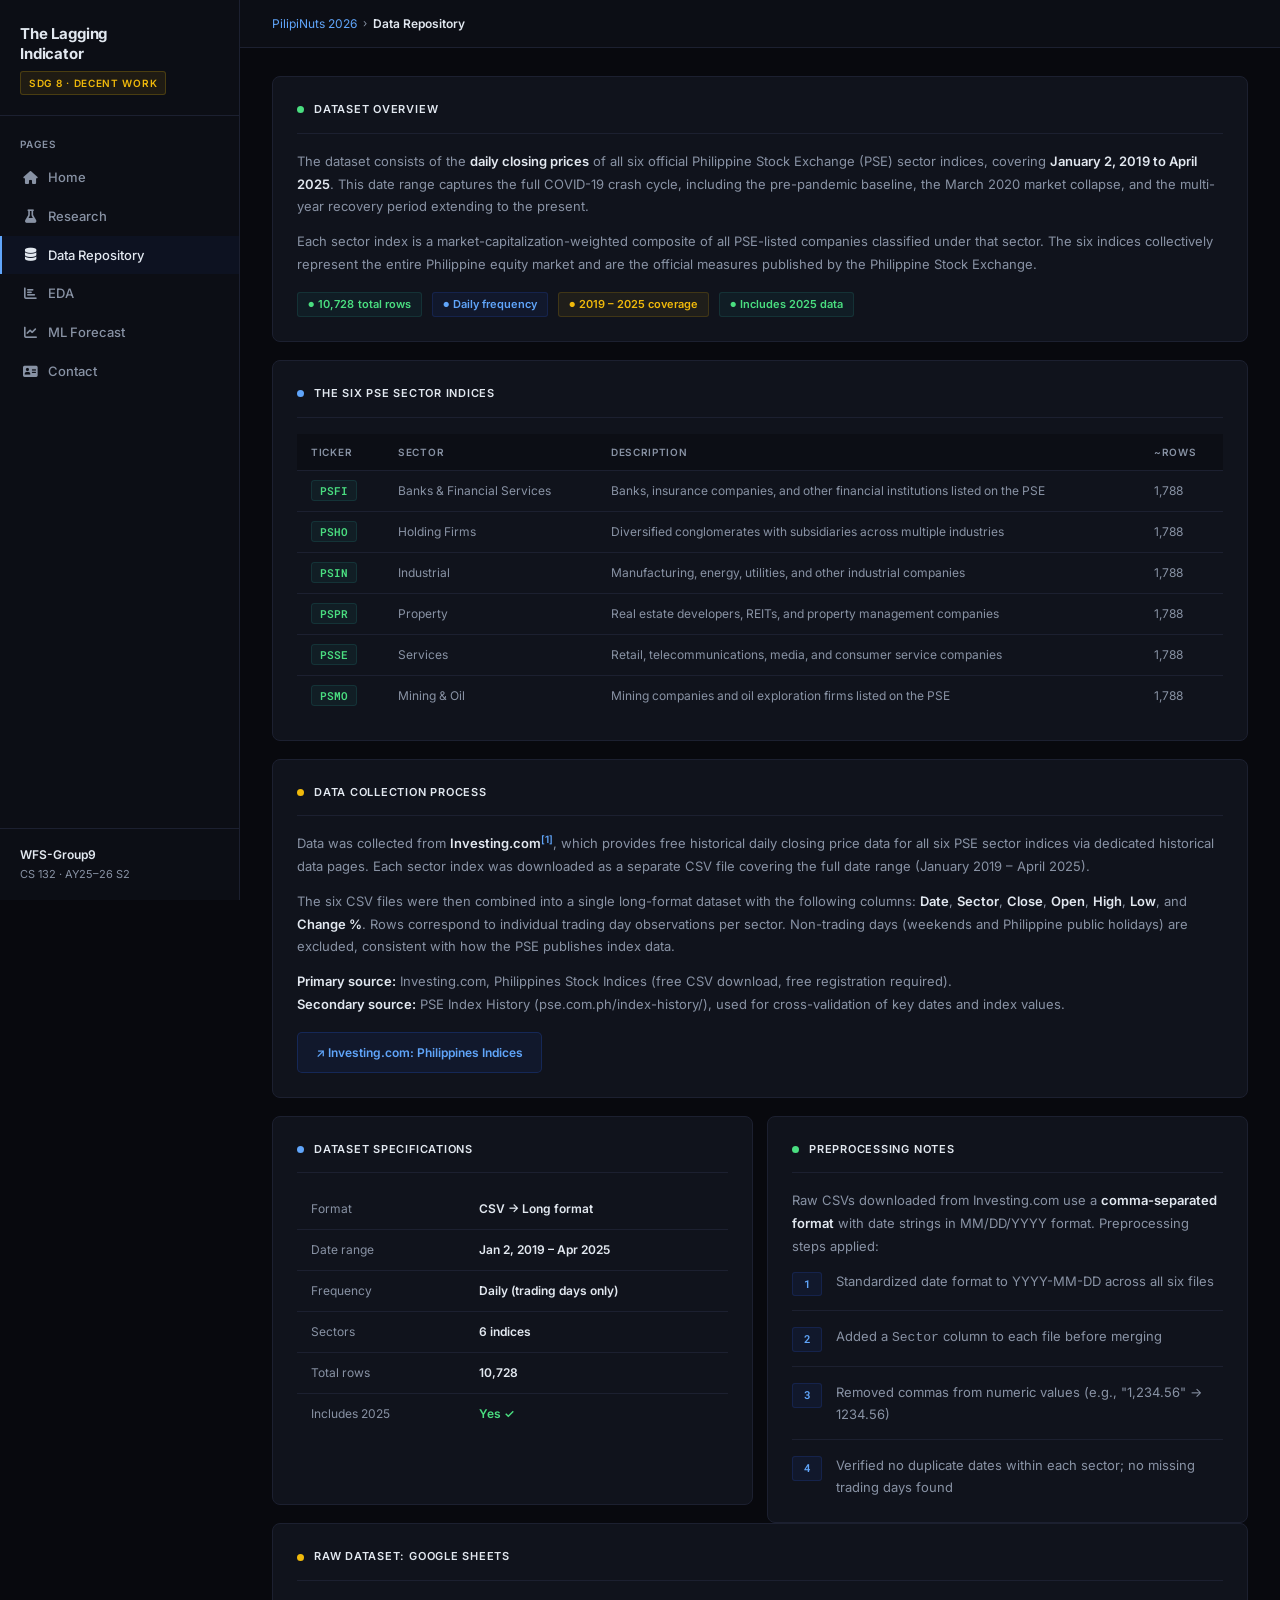
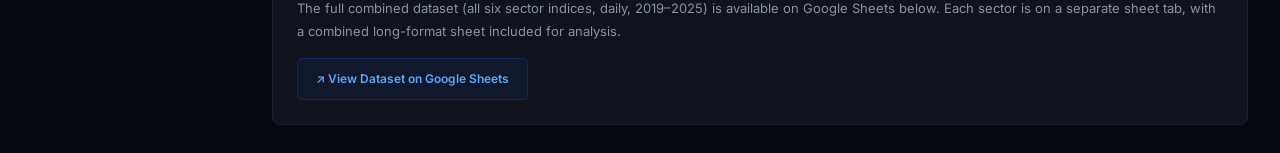
==== data.html @ 138f3bc8 "homepage UI update, and repo cleanup" ====
<!doctype html>
<html lang="en">
  <head>
    <meta charset="UTF-8" />
    <meta name="viewport" content="width=device-width, initial-scale=1.0" />
    <title>Data Repository | The Lagging Indicator</title>
    <link rel="stylesheet" href="css/style.css" />
    <link rel="stylesheet" href="https://cdnjs.cloudflare.com/ajax/libs/font-awesome/6.5.1/css/all.min.css" />
  </head>
  <body>
    <!-- Sidebar -->
    <aside class="sidebar">
      <div class="sidebar-logo">
        <div class="site-title">The Lagging<br />Indicator</div>
        <span class="sdg-badge">SDG 8 · Decent Work</span>
      </div>
      <nav class="sidebar-nav">
        <div class="nav-label">Pages</div>
        <a href="index.html" class="nav-link" title="Home">
          <i class="fa-solid fa-house nav-icon"></i>
          <span class="nav-full">Home</span>
          <span class="nav-abbr">Home</span>
        </a>
        <a href="research.html" class="nav-link" title="Research">
          <i class="fa-solid fa-flask nav-icon"></i>
          <span class="nav-full">Research</span>
          <span class="nav-abbr">Research</span>
        </a>
        <a href="data.html" class="nav-link" title="Data Repository">
          <i class="fa-solid fa-database nav-icon"></i>
          <span class="nav-full">Data Repository</span>
          <span class="nav-abbr">Data</span>
        </a>
        <a href="eda.html" class="nav-link" title="EDA">
          <i class="fa-solid fa-chart-bar nav-icon"></i>
          <span class="nav-full">EDA</span>
          <span class="nav-abbr">EDA</span>
        </a>
        <a href="ml.html" class="nav-link" title="ML Forecast">
          <i class="fa-solid fa-chart-line nav-icon"></i>
          <span class="nav-full">ML Forecast</span>
          <span class="nav-abbr">ML</span>
        </a>
        <a href="team.html" class="nav-link" title="Contact">
          <i class="fa-solid fa-address-card nav-icon"></i>
          <span class="nav-full">Contact</span>
          <span class="nav-abbr">Contact</span>
        </a>
      </nav>
      <div class="sidebar-footer">
        <div class="group-name">WFS-Group9</div>
        <div class="group-meta">CS 132 · AY25–26 S2</div>
      </div>
    </aside>

    <!-- Main -->
    <div class="main">
      <div class="topbar">
        <span class="crumb">PilipiNuts 2026</span>
        <span class="crumb-sep">›</span>
        <span class="crumb-active">Data Repository</span>
      </div>

      <div class="content">
        <!-- Dataset Overview -->
        <div class="card">
          <div class="card-header">
            <div class="card-dot green"></div>
            <div class="card-title">Dataset Overview</div>
          </div>
          <p>
            The dataset consists of the <strong>daily closing prices</strong> of
            all six official Philippine Stock Exchange (PSE) sector indices,
            covering <strong>January 2, 2019 to April 2025</strong>. This date
            range captures the full COVID-19 crash cycle, including the
            pre-pandemic baseline, the March 2020 market collapse, and the
            multi-year recovery period extending to the present.
          </p>
          <p>
            Each sector index is a market-capitalization-weighted composite of
            all PSE-listed companies classified under that sector. The six
            indices collectively represent the entire Philippine equity market
            and are the official measures published by the Philippine Stock
            Exchange.
          </p>
          <div class="row mt-4">
            <span class="badge green"><span data-stat="totalRows"></span> total rows</span>
            <span class="badge blue">Daily frequency</span>
            <span class="badge gold">2019 – 2025 coverage</span>
            <span class="badge green">Includes 2025 data</span>
          </div>
        </div>

        <!-- Sector Indices Table -->
        <div class="card">
          <div class="card-header">
            <div class="card-dot blue"></div>
            <div class="card-title">The Six PSE Sector Indices</div>
          </div>
          <table class="data-table">
            <thead>
              <tr>
                <th>Ticker</th>
                <th>Sector</th>
                <th>Description</th>
                <th>~Rows</th>
              </tr>
            </thead>
            <tbody>
              <tr>
                <td><span class="ticker">PSFI</span></td>
                <td>Banks &amp; Financial Services</td>
                <td>
                  Banks, insurance companies, and other financial institutions
                  listed on the PSE
                </td>
                <td><span data-stat="rowsPerSector"></span></td>
              </tr>
              <tr>
                <td><span class="ticker">PSHO</span></td>
                <td>Holding Firms</td>
                <td>
                  Diversified conglomerates with subsidiaries across multiple
                  industries
                </td>
                <td><span data-stat="rowsPerSector"></span></td>
              </tr>
              <tr>
                <td><span class="ticker">PSIN</span></td>
                <td>Industrial</td>
                <td>
                  Manufacturing, energy, utilities, and other industrial
                  companies
                </td>
                <td><span data-stat="rowsPerSector"></span></td>
              </tr>
              <tr>
                <td><span class="ticker">PSPR</span></td>
                <td>Property</td>
                <td>
                  Real estate developers, REITs, and property management
                  companies
                </td>
                <td><span data-stat="rowsPerSector"></span></td>
              </tr>
              <tr>
                <td><span class="ticker">PSSE</span></td>
                <td>Services</td>
                <td>
                  Retail, telecommunications, media, and consumer service
                  companies
                </td>
                <td><span data-stat="rowsPerSector"></span></td>
              </tr>
              <tr>
                <td><span class="ticker">PSMO</span></td>
                <td>Mining &amp; Oil</td>
                <td>
                  Mining companies and oil exploration firms listed on the PSE
                </td>
                <td><span data-stat="rowsPerSector"></span></td>
              </tr>
            </tbody>
          </table>
        </div>

        <!-- Data Collection -->
        <div class="card">
          <div class="card-header">
            <div class="card-dot gold"></div>
            <div class="card-title">Data Collection Process</div>
          </div>
          <p>
            Data was collected from <strong>Investing.com</strong><a href="https://ph.investing.com/indices/philippines-indices" target="_blank" class="cite">[1]</a>,
            which provides free historical daily closing price data for all six PSE
            sector indices via dedicated historical data pages. Each sector
            index was downloaded as a separate CSV file covering the full date
            range (January 2019 – April 2025).
          </p>
          <p>
            The six CSV files were then combined into a single long-format
            dataset with the following columns: <strong>Date</strong>,
            <strong>Sector</strong>, <strong>Close</strong>,
            <strong>Open</strong>, <strong>High</strong>, <strong>Low</strong>,
            and <strong>Change %</strong>. Rows correspond to individual trading
            day observations per sector. Non-trading days (weekends and
            Philippine public holidays) are excluded, consistent with how the
            PSE publishes index data.
          </p>
          <p>
            <strong>Primary source:</strong> Investing.com, Philippines Stock
            Indices (free CSV download, free registration required).<br />
            <strong>Secondary source:</strong> PSE Index History
            (pse.com.ph/index-history/), used for cross-validation of key dates
            and index values.
          </p>
          <div class="mt-4">
            <a
              href="https://ph.investing.com/indices/philippines-indices"
              target="_blank"
              class="link-btn"
            >
              ↗ Investing.com: Philippines Indices
            </a>
          </div>
        </div>

        <!-- Dataset Specs -->
        <div class="two-col">
          <div class="card">
            <div class="card-header">
              <div class="card-dot blue"></div>
              <div class="card-title">Dataset Specifications</div>
            </div>
            <table class="data-table">
              <tbody>
                <tr>
                  <td>Format</td>
                  <td style="color: var(--text-primary); font-weight: 600">
                    CSV → Long format
                  </td>
                </tr>
                <tr>
                  <td>Date range</td>
                  <td style="color: var(--text-primary); font-weight: 600">
                    Jan 2, 2019 – Apr 2025
                  </td>
                </tr>
                <tr>
                  <td>Frequency</td>
                  <td style="color: var(--text-primary); font-weight: 600">
                    Daily (trading days only)
                  </td>
                </tr>
                <tr>
                  <td>Sectors</td>
                  <td style="color: var(--text-primary); font-weight: 600">
                    6 indices
                  </td>
                </tr>
                <tr>
                  <td>Total rows</td>
                  <td style="color: var(--text-primary); font-weight: 600">
                    <span data-stat="totalRows"></span>
                  </td>
                </tr>
                <tr>
                  <td>Includes 2025</td>
                  <td style="color: var(--accent-green); font-weight: 600">
                    Yes ✓
                  </td>
                </tr>
              </tbody>
            </table>
          </div>

          <div class="card">
            <div class="card-header">
              <div class="card-dot green"></div>
              <div class="card-title">Preprocessing Notes</div>
            </div>
            <p>
              Raw CSVs downloaded from Investing.com use a
              <strong>comma-separated format</strong> with date strings in
              MM/DD/YYYY format. Preprocessing steps applied:
            </p>
            <ul class="item-list">
              <li>
                <span class="item-num">1</span>
                <div class="item-body">
                  Standardized date format to YYYY-MM-DD across all six files
                </div>
              </li>
              <li>
                <span class="item-num">2</span>
                <div class="item-body">
                  Added a <code>Sector</code> column to each file before merging
                </div>
              </li>
              <li>
                <span class="item-num">3</span>
                <div class="item-body">
                  Removed commas from numeric values (e.g., "1,234.56" →
                  1234.56)
                </div>
              </li>
              <li>
                <span class="item-num">4</span>
                <div class="item-body">
                  Verified no duplicate dates within each sector; no missing
                  trading days found
                </div>
              </li>
            </ul>
          </div>
        </div>

        <!-- Google Sheet -->
        <div class="card">
          <div class="card-header">
            <div class="card-dot gold"></div>
            <div class="card-title">Raw Dataset: Google Sheets</div>
          </div>
          <p>
            The full combined dataset (all six sector indices, daily, 2019–2025)
            is available on Google Sheets below. Each sector is on a separate
            sheet tab, with a combined long-format sheet included for analysis.
          </p>
          <div class="mt-4">
            <a
              href="https://docs.google.com/spreadsheets/d/1ZLr4vbSqaf5z_l_qtharCTmgjeJQmFHfnvexUuWnkcs/edit?usp=sharing"
              target="_blank"
              class="link-btn"
            >
              ↗ View Dataset on Google Sheets
            </a>
          </div>
        </div>
      </div>
      <!-- /content -->
    </div>
    <!-- /main -->

    <script src="js/main.js"></script>
  </body>
</html>
---- css/style.css ----
/* ============================================================
   The Lagging Indicator — CS 132 Portfolio
   Color system: TradingView × MetaTrader
   ============================================================ */

@import url('https://fonts.googleapis.com/css2?family=Inter:wght@400;500;600;700&family=Roboto+Mono:wght@400;500;600&display=swap');

:root {
  --bg-primary:   #08090e;
  --bg-sidebar:   #0c0e15;
  --bg-card:      #10131c;
  --border:       #1c2030;
  --text-primary: #e2e8f0;
  --text-muted:   #8892a4;
  --accent-blue:  #60a5fa;
  --accent-green: #4ade80;
  --accent-red:   #ef5350;
  --accent-gold:  #f0b90b;
}

*, *::before, *::after { box-sizing: border-box; margin: 0; padding: 0; }

html { scroll-behavior: smooth; }

body {
  background: var(--bg-primary);
  color: var(--text-primary);
  font-family: 'Inter', sans-serif;
  font-size: 13px;
  display: flex;
  min-height: 100vh;
  line-height: 1.6;
}

/* ── Sidebar ─────────────────────────────────────────────── */

.sidebar {
  width: 240px;
  background: var(--bg-sidebar);
  border-right: 1px solid var(--border);
  position: fixed;
  top: 0; left: 0;
  height: 100vh;
  display: flex;
  flex-direction: column;
  z-index: 100;
  overflow-y: auto;
}

.sidebar-logo {
  padding: 24px 20px 20px;
  border-bottom: 1px solid var(--border);
}

.sidebar-logo .site-title {
  font-size: 15px;
  font-weight: 700;
  color: var(--text-primary);
  line-height: 1.3;
  letter-spacing: -0.01em;
}

.sdg-badge {
  display: inline-block;
  background: #f0b90b15;
  color: var(--accent-gold);
  border: 1px solid #f0b90b35;
  font-size: 10px;
  font-weight: 600;
  padding: 3px 8px;
  border-radius: 3px;
  margin-top: 8px;
  text-transform: uppercase;
  letter-spacing: 0.07em;
}

.sidebar-nav {
  flex: 1;
  padding: 20px 0;
}

.nav-label {
  font-size: 10px;
  font-weight: 600;
  color: var(--text-muted);
  text-transform: uppercase;
  letter-spacing: 0.09em;
  padding: 0 20px;
  margin-bottom: 6px;
}

.nav-link {
  display: flex;
  align-items: center;
  gap: 10px;
  padding: 9px 20px;
  color: var(--text-muted);
  text-decoration: none;
  font-size: 13px;
  font-weight: 500;
  border-left: 2px solid transparent;
  transition: color 0.15s, background 0.15s, border-color 0.15s;
}

.nav-link:hover {
  color: var(--text-primary);
  background: #ffffff06;
}

.nav-link.active {
  color: var(--text-primary);
  border-left-color: var(--accent-blue);
  background: #2962ff0d;
}

.sidebar-footer {
  padding: 16px 20px;
  border-top: 1px solid var(--border);
}

.sidebar-footer .group-name {
  font-size: 12px;
  font-weight: 600;
  color: var(--text-primary);
}

.sidebar-footer .group-meta {
  font-size: 11px;
  color: var(--text-muted);
  margin-top: 2px;
}

/* ── Main layout ─────────────────────────────────────────── */

.main {
  margin-left: 240px;
  flex: 1;
  display: flex;
  flex-direction: column;
  min-height: 100vh;
}

.topbar {
  background: var(--bg-sidebar);
  border-bottom: 1px solid var(--border);
  padding: 14px 32px;
  display: flex;
  align-items: center;
  gap: 6px;
  position: sticky;
  top: 0;
  z-index: 50;
}

.topbar .crumb {
  font-size: 12px;
  color: var(--accent-blue);
}

.topbar .crumb-sep {
  font-size: 11px;
  color: var(--text-muted);
}

.topbar .crumb-active {
  font-size: 12px;
  font-weight: 600;
  color: var(--text-primary);
}

.content {
  padding: 28px 32px;
  flex: 1;
}

/* ── Cards ───────────────────────────────────────────────── */

.card {
  background: var(--bg-card);
  border: 1px solid var(--border);
  border-radius: 8px;
  padding: 24px;
  margin-bottom: 18px;
}

.card:last-child { margin-bottom: 0; }

.card-header {
  display: flex;
  align-items: center;
  gap: 10px;
  margin-bottom: 16px;
  padding-bottom: 14px;
  border-bottom: 1px solid var(--border);
}

.card-dot {
  width: 7px;
  height: 7px;
  border-radius: 50%;
  flex-shrink: 0;
}

.card-dot.blue  { background: var(--accent-blue); }
.card-dot.green { background: var(--accent-green); }
.card-dot.gold  { background: var(--accent-gold); }
.card-dot.red   { background: var(--accent-red); }

.card-title {
  font-size: 11px;
  font-weight: 600;
  color: var(--text-primary);
  text-transform: uppercase;
  letter-spacing: 0.07em;
}

.card p {
  font-size: 13px;
  color: var(--text-muted);
  line-height: 1.75;
  margin-bottom: 12px;
}

.card p:last-child { margin-bottom: 0; }

.card p strong {
  color: var(--text-primary);
  font-weight: 600;
}

/* ── Hero card ───────────────────────────────────────────── */

.hero-card {
  background: linear-gradient(135deg, var(--bg-sidebar) 0%, var(--bg-card) 100%);
  border: 1px solid var(--border);
  border-radius: 8px;
  padding: 40px;
  margin-bottom: 18px;
  position: relative;
  overflow: hidden;
}

.hero-card::after {
  content: '';
  position: absolute;
  top: -80px; right: -80px;
  width: 320px; height: 320px;
  background: radial-gradient(circle, #2962ff0a 0%, transparent 65%);
  pointer-events: none;
}

.hero-sdg {
  display: inline-flex;
  align-items: center;
  gap: 6px;
  background: #f0b90b12;
  color: var(--accent-gold);
  border: 1px solid #f0b90b30;
  font-size: 10px;
  font-weight: 700;
  padding: 4px 12px;
  border-radius: 4px;
  margin-bottom: 18px;
  text-transform: uppercase;
  letter-spacing: 0.08em;
}

.hero-title {
  font-size: 21px;
  font-weight: 700;
  color: var(--text-primary);
  line-height: 1.4;
  margin-bottom: 14px;
  max-width: 580px;
  letter-spacing: -0.01em;
}

.hero-subtitle {
  font-size: 13px;
  color: var(--text-muted);
  line-height: 1.75;
  max-width: 540px;
}

/* ── Stat grid ───────────────────────────────────────────── */

.stat-grid {
  display: grid;
  grid-template-columns: repeat(4, 1fr);
  gap: 14px;
  margin-bottom: 18px;
}

.stat-card {
  background: var(--bg-card);
  border: 1px solid var(--border);
  border-radius: 8px;
  padding: 18px 20px;
}

.stat-label {
  font-size: 10px;
  font-weight: 600;
  color: var(--text-muted);
  text-transform: uppercase;
  letter-spacing: 0.08em;
  margin-bottom: 8px;
}

.stat-value {
  font-family: 'Roboto Mono', monospace;
  font-size: 22px;
  font-weight: 600;
  color: var(--accent-green);
  line-height: 1;
  margin-bottom: 6px;
}

.stat-sub {
  font-size: 11px;
  color: var(--text-muted);
}

/* ── Nav cards (index page) ──────────────────────────────── */

.nav-card-grid {
  display: grid;
  grid-template-columns: repeat(2, 1fr);
  gap: 14px;
}

.nav-card {
  background: var(--bg-card);
  border: 1px solid var(--border);
  border-radius: 8px;
  padding: 22px;
  text-decoration: none;
  display: block;
  transition: border-color 0.2s, transform 0.2s, background 0.2s;
}

.nav-card:hover {
  border-color: var(--accent-blue);
  background: #2962ff08;
  transform: translateY(-2px);
}

.nav-card-label {
  font-size: 10px;
  font-weight: 600;
  color: var(--accent-blue);
  text-transform: uppercase;
  letter-spacing: 0.08em;
  margin-bottom: 8px;
}

.nav-card-title {
  font-size: 14px;
  font-weight: 600;
  color: var(--text-primary);
  margin-bottom: 8px;
}

.nav-card-desc {
  font-size: 12px;
  color: var(--text-muted);
  line-height: 1.65;
}

.nav-card-arrow {
  display: inline-block;
  color: var(--accent-blue);
  font-size: 16px;
  margin-top: 14px;
}

/* ── Item list (RQs, hypotheses, objectives) ─────────────── */

.item-list {
  list-style: none;
}

.item-list li {
  display: flex;
  gap: 14px;
  padding: 14px 0;
  border-bottom: 1px solid var(--border);
  line-height: 1.7;
}

.item-list li:last-child {
  border-bottom: none;
  padding-bottom: 0;
}

.item-list li:first-child { padding-top: 0; }

.item-num {
  font-family: 'Roboto Mono', monospace;
  font-size: 11px;
  font-weight: 600;
  color: var(--accent-blue);
  background: #2962ff12;
  border: 1px solid #2962ff28;
  border-radius: 3px;
  padding: 2px 8px;
  min-width: 30px;
  text-align: center;
  height: fit-content;
  flex-shrink: 0;
  margin-top: 2px;
}

.item-body {
  flex: 1;
  font-size: 13px;
  color: var(--text-muted);
}

.item-body strong {
  display: block;
  color: var(--text-primary);
  font-weight: 600;
  margin-bottom: 4px;
  font-size: 13px;
}

/* ── Data table ──────────────────────────────────────────── */

.data-table {
  width: 100%;
  border-collapse: collapse;
}

.data-table th {
  text-align: left;
  padding: 10px 14px;
  background: var(--bg-sidebar);
  color: var(--text-muted);
  font-size: 10px;
  font-weight: 600;
  text-transform: uppercase;
  letter-spacing: 0.07em;
  border-bottom: 1px solid var(--border);
}

.data-table td {
  padding: 11px 14px;
  border-bottom: 1px solid var(--border);
  color: var(--text-muted);
  font-size: 12px;
  line-height: 1.5;
}

.data-table tr:last-child td { border-bottom: none; }

.data-table tr:hover td { background: #ffffff04; }

.ticker {
  font-family: 'Roboto Mono', monospace;
  font-size: 11px;
  font-weight: 600;
  color: var(--accent-green);
  background: #26a69a12;
  border: 1px solid #26a69a28;
  border-radius: 3px;
  padding: 2px 8px;
  white-space: nowrap;
}

/* ── Badges & tags ───────────────────────────────────────── */

.badge {
  display: inline-flex;
  align-items: center;
  gap: 4px;
  font-size: 11px;
  font-weight: 600;
  padding: 3px 10px;
  border-radius: 3px;
}

.badge.green {
  background: #26a69a12;
  color: var(--accent-green);
  border: 1px solid #26a69a28;
}

.badge.blue {
  background: #2962ff12;
  color: var(--accent-blue);
  border: 1px solid #2962ff28;
}

.badge.gold {
  background: #f0b90b12;
  color: var(--accent-gold);
  border: 1px solid #f0b90b28;
}

.badge::before { content: '●'; font-size: 7px; }

/* ── Link button ─────────────────────────────────────────── */

.link-btn {
  display: inline-flex;
  align-items: center;
  gap: 8px;
  background: #2962ff12;
  color: var(--accent-blue);
  border: 1px solid #2962ff35;
  border-radius: 5px;
  padding: 10px 18px;
  font-size: 12px;
  font-weight: 600;
  text-decoration: none;
  transition: background 0.15s, border-color 0.15s;
  font-family: 'Inter', sans-serif;
}

.link-btn:hover {
  background: #2962ff20;
  border-color: var(--accent-blue);
}

.link-btn.disabled {
  opacity: 0.4;
  pointer-events: none;
}

/* ── Placeholder ─────────────────────────────────────────── */

.placeholder-wrap {
  text-align: center;
  padding: 60px 32px;
}

.placeholder-icon {
  font-size: 36px;
  margin-bottom: 16px;
  opacity: 0.25;
}

.placeholder-title {
  font-size: 16px;
  font-weight: 600;
  color: var(--text-primary);
  margin-bottom: 8px;
}

.placeholder-text {
  font-size: 13px;
  color: var(--text-muted);
  max-width: 380px;
  margin: 0 auto;
  line-height: 1.7;
}

/* ── Team card ───────────────────────────────────────────── */

.team-wrap {
  display: flex;
  justify-content: center;
  padding: 20px 0;
}

.team-card-inner {
  text-align: center;
  max-width: 360px;
  width: 100%;
}

.team-avatar {
  width: 80px;
  height: 80px;
  border-radius: 50%;
  background: linear-gradient(135deg, var(--accent-blue), var(--accent-green));
  display: flex;
  align-items: center;
  justify-content: center;
  font-size: 28px;
  font-weight: 700;
  color: #fff;
  margin: 0 auto 18px;
}

.team-name {
  font-size: 18px;
  font-weight: 700;
  color: var(--text-primary);
  margin-bottom: 6px;
  letter-spacing: -0.01em;
}

.team-role {
  font-size: 12px;
  color: var(--text-muted);
  margin-bottom: 18px;
}

.team-badges {
  display: flex;
  gap: 8px;
  justify-content: center;
  flex-wrap: wrap;
  margin-bottom: 20px;
}

.team-divider {
  border: none;
  border-top: 1px solid var(--border);
  margin: 20px 0;
}

.team-info-row {
  display: flex;
  justify-content: space-between;
  align-items: center;
  padding: 8px 0;
  border-bottom: 1px solid var(--border);
  font-size: 12px;
}

.team-info-row:last-child { border-bottom: none; }

.team-info-label { color: var(--text-muted); }
.team-info-value { color: var(--text-primary); font-weight: 600; }

/* ── Utility ─────────────────────────────────────────────── */

.mt-4  { margin-top: 16px; }
.mt-6  { margin-top: 24px; }
.mb-4  { margin-bottom: 16px; }

.two-col {
  display: grid;
  grid-template-columns: 1fr 1fr;
  gap: 14px;
}

.row {
  display: flex;
  align-items: center;
  gap: 10px;
  flex-wrap: wrap;
}

/* ── Nav icons (sidebar responsive) ─────────────────────── */

.nav-icon {
  width: 16px;
  text-align: center;
  font-size: 13px;
  flex-shrink: 0;
  color: inherit;
}

.nav-abbr { display: none; }

/* ── Hero footer strip ───────────────────────────────────── */

.hero-footer-strip {
  display: flex;
  align-items: center;
  gap: 16px;
  margin: 28px -40px -40px;
  padding: 14px 40px;
  border-top: 1px solid var(--border);
  background: rgba(255, 255, 255, 0.015);
  text-decoration: none;
  transition: background 0.15s;
}

.hero-footer-strip:hover { background: #2962ff08; }

.hero-strip-step {
  font-family: 'Roboto Mono', monospace;
  font-size: 10px;
  font-weight: 600;
  color: var(--accent-blue);
  background: #2962ff12;
  border: 1px solid #2962ff28;
  border-radius: 3px;
  padding: 2px 8px;
  white-space: nowrap;
}

.hero-strip-text {
  font-size: 12px;
  color: var(--text-muted);
  flex: 1;
}

.hero-strip-arrow {
  font-size: 14px;
  color: var(--accent-blue);
  margin-left: auto;
}

/* ── Stat CTA strip ──────────────────────────────────────── */

.stat-cta-strip {
  display: flex;
  align-items: center;
  justify-content: space-between;
  gap: 16px;
  background: var(--bg-card);
  border: 1px solid var(--border);
  border-radius: 8px;
  padding: 13px 22px;
  margin-bottom: 18px;
  text-decoration: none;
  transition: border-color 0.15s, background 0.15s;
}

.stat-cta-strip:hover {
  border-color: var(--accent-blue);
  background: #2962ff06;
}

.stat-cta-text {
  font-size: 12px;
  color: var(--text-muted);
}

.stat-cta-link {
  font-size: 12px;
  font-weight: 600;
  color: var(--accent-blue);
  white-space: nowrap;
  flex-shrink: 0;
}

/* ── Visualization tab card ──────────────────────────────── */

.viz-tab-nav {
  display: flex;
  gap: 6px;
  margin-bottom: 20px;
  flex-wrap: wrap;
}

.viz-tab {
  background: none;
  border: 1px solid var(--border);
  border-radius: 4px;
  color: var(--text-muted);
  font-size: 12px;
  font-weight: 600;
  padding: 7px 14px;
  cursor: pointer;
  font-family: 'Inter', sans-serif;
  transition: color 0.15s, background 0.15s, border-color 0.15s;
  white-space: nowrap;
}

.viz-tab:hover {
  color: var(--text-primary);
  background: #ffffff06;
  border-color: var(--text-muted);
}

.viz-tab.active {
  background: var(--accent-blue);
  border-color: var(--accent-blue);
  color: #fff;
}

.viz-panel { display: none; }
.viz-panel.active { display: block; }

.viz-img {
  width: 100%;
  border-radius: 6px;
  display: block;
  background: var(--bg-primary);
  min-height: 200px;
}

.viz-footer {
  display: flex;
  align-items: center;
  justify-content: space-between;
  gap: 20px;
  margin-top: 14px;
  padding-top: 14px;
  border-top: 1px solid var(--border);
}

.viz-caption {
  font-size: 12px;
  color: var(--text-muted);
  line-height: 1.65;
  flex: 1;
  margin: 0;
}

.viz-cta {
  display: inline-flex;
  align-items: center;
  gap: 6px;
  background: #2962ff12;
  color: var(--accent-blue);
  border: 1px solid #2962ff35;
  border-radius: 4px;
  padding: 8px 14px;
  font-size: 12px;
  font-weight: 600;
  text-decoration: none;
  white-space: nowrap;
  flex-shrink: 0;
  transition: background 0.15s, border-color 0.15s;
}

.viz-cta:hover {
  background: #2962ff20;
  border-color: var(--accent-blue);
}

/* ── Inline highlight styles ─────────────────────────────── */

.hl-stat {
  color: var(--accent-gold);
  font-weight: 700;
}

.hl-sector { font-weight: 700; }
.hl-sector.green { color: var(--accent-green); }
.hl-sector.red   { color: var(--accent-red); }

/* ── Citation & references ───────────────────────────────── */

.cite {
  font-size: 10px;
  color: var(--accent-blue);
  font-weight: 600;
  vertical-align: super;
  line-height: 0;
  text-decoration: none;
}

.cite:hover { text-decoration: underline; }

.references { margin-top: 4px; }

.ref-item {
  display: flex;
  gap: 10px;
  padding: 8px 0;
  border-bottom: 1px solid var(--border);
  font-size: 12px;
  color: var(--text-muted);
  line-height: 1.6;
}

.ref-item:last-child { border-bottom: none; }

.ref-num {
  font-family: 'Roboto Mono', monospace;
  font-size: 10px;
  color: var(--accent-blue);
  font-weight: 600;
  min-width: 22px;
  flex-shrink: 0;
  padding-top: 2px;
}

.ref-text a {
  color: var(--accent-blue);
  text-decoration: none;
}

.ref-text a:hover { text-decoration: underline; }

/* ── Hypothesis notation ─────────────────────────────────── */

.hyp-notation {
  display: flex;
  flex-direction: column;
  gap: 6px;
  margin-top: 12px;
  padding: 12px 16px;
  background: #2962ff06;
  border: 1px solid #2962ff20;
  border-radius: 6px;
}

.hyp-row {
  display: flex;
  gap: 10px;
  align-items: baseline;
  font-size: 12px;
  line-height: 1.6;
}

.hyp-label {
  font-family: 'Roboto Mono', monospace;
  font-size: 11px;
  font-weight: 700;
  color: var(--accent-blue);
  flex-shrink: 0;
  min-width: 24px;
}

.hyp-text { color: var(--text-muted); }

/* ── Callout box ─────────────────────────────────────────── */

.callout {
  background: #2962ff08;
  border: 1px solid #2962ff25;
  border-left: 3px solid var(--accent-blue);
  border-radius: 0 6px 6px 0;
  padding: 12px 16px;
  margin-bottom: 16px;
}

.callout.green {
  background: #26a69a08;
  border-color: #26a69a25;
  border-left-color: var(--accent-green);
}

.callout.gold {
  background: #f0b90b08;
  border-color: #f0b90b25;
  border-left-color: var(--accent-gold);
}

.callout.red {
  background: #ef535008;
  border-color: #ef535025;
  border-left-color: var(--accent-red);
}

.callout-label {
  font-size: 10px;
  font-weight: 700;
  text-transform: uppercase;
  letter-spacing: 0.08em;
  color: var(--accent-blue);
  margin-bottom: 4px;
}

.callout.green .callout-label { color: var(--accent-green); }
.callout.gold  .callout-label { color: var(--accent-gold); }
.callout.red   .callout-label { color: var(--accent-red); }

.callout p {
  font-size: 12px;
  color: var(--text-muted);
  margin: 0;
  line-height: 1.6;
}

/* ── Why-list (ML model reasoning) ──────────────────────── */

.why-list { list-style: none; }

.why-list li {
  display: flex;
  gap: 12px;
  padding: 12px 0;
  border-bottom: 1px solid var(--border);
  font-size: 13px;
  color: var(--text-muted);
  line-height: 1.65;
}

.why-list li:first-child { padding-top: 0; }
.why-list li:last-child  { border-bottom: none; padding-bottom: 0; }

.why-num {
  font-family: 'Roboto Mono', monospace;
  font-size: 11px;
  font-weight: 700;
  color: var(--accent-blue);
  background: #2962ff12;
  border: 1px solid #2962ff28;
  border-radius: 3px;
  padding: 2px 8px;
  height: fit-content;
  flex-shrink: 0;
  margin-top: 1px;
}

.why-body strong {
  display: block;
  color: var(--text-primary);
  font-weight: 600;
  margin-bottom: 3px;
}

/* ── Responsive ──────────────────────────────────────────── */

@media (max-width: 1024px) {
  .sidebar { width: 180px; }
  .main    { margin-left: 180px; }

  .nav-full { display: none; }
  .nav-abbr { display: inline; }

  .stat-grid  { grid-template-columns: repeat(2, 1fr); }
  .hero-title { font-size: 18px; }
  .content    { padding: 24px; }
  .topbar     { padding: 12px 24px; }
}

@media (max-width: 767px) {
  .sidebar { width: 60px; overflow: visible; }
  .main    { margin-left: 60px; }

  .sidebar-logo               { padding: 14px 0; text-align: center; }
  .site-title, .sdg-badge     { display: none; }
  .nav-label                  { display: none; }
  .nav-full, .nav-abbr        { display: none; }
  .nav-link                   { padding: 12px 0; justify-content: center; }
  .sidebar-footer             { padding: 10px 0; text-align: center; }
  .sidebar-footer .group-name,
  .sidebar-footer .group-meta { display: none; }

  .content    { padding: 14px; }
  .topbar     { padding: 10px 14px; }
  .hero-card  { padding: 22px; }
  .hero-title { font-size: 16px; }
  .hero-footer-strip { margin: 20px -22px -22px; padding: 12px 22px; }

  .stat-grid  { grid-template-columns: repeat(2, 1fr); gap: 10px; }
  .two-col    { grid-template-columns: 1fr; }

  .viz-tab    { font-size: 11px; padding: 6px 10px; }
  .viz-footer { flex-direction: column; align-items: flex-start; gap: 10px; }

  .card       { padding: 16px; overflow-x: auto; }

  .hyp-notation { padding: 10px 12px; }
}

@media (max-width: 480px) {
  .stat-grid  { grid-template-columns: 1fr 1fr; }
  .hero-title { font-size: 15px; }
  .viz-tab    { font-size: 10px; padding: 5px 8px; }
  .stat-cta-strip { flex-direction: column; align-items: flex-start; gap: 6px; }
}

/* ── Homepage layout ─────────────────────────────────────── */

.home-hero {
  display: grid;
  grid-template-columns: 1fr 1fr;
  gap: 56px;
  align-items: stretch;
  padding: 52px 0 44px;
}

.home-hero-left {
  display: flex;
  flex-direction: column;
  justify-content: space-between;
}

.home-hero-text {
  display: flex;
  flex-direction: column;
  gap: 28px;
}

.home-title {
  font-size: 46px;
  font-weight: 700;
  color: #ffffff;
  line-height: 1.15;
  letter-spacing: -0.025em;
  margin: 0;
}

.home-sub {
  font-size: 16px;
  color: var(--text-muted);
  line-height: 1.85;
  max-width: 480px;
  margin: 0;
}

.home-hero-cta {
  display: flex;
  flex-direction: column;
  gap: 8px;
  padding: 16px 0 0;
  border-top: 1px solid var(--border);
  text-decoration: none;
  color: var(--text-muted);
  font-size: 12px;
  transition: color 0.15s;
}

.home-hero-cta:hover { color: var(--text-primary); }

.home-cta-top {
  display: flex;
  align-items: center;
  gap: 14px;
}

.home-cta-step {
  font-family: 'Roboto Mono', monospace;
  font-size: 10px;
  font-weight: 700;
  color: var(--accent-blue);
  background: rgba(37,99,235,0.1);
  border: 1px solid rgba(37,99,235,0.2);
  border-radius: 3px;
  padding: 2px 8px;
  white-space: nowrap;
}

.home-cta-label { flex: 1; }

.home-cta-arrow {
  color: var(--accent-blue);
  font-size: 14px;
}

.home-cta-desc {
  font-size: 14px;
  color: var(--text-muted);
  line-height: 1.75;
  margin: 0;
}

.home-hero-right {
  position: relative;
  display: flex;
  align-items: center;
  justify-content: center;
  padding: 12px 0;
}

.home-hero-glow {
  position: absolute;
  inset: -40px;
  background: radial-gradient(ellipse at center, rgba(37,99,235,0.12) 0%, transparent 65%);
  pointer-events: none;
  z-index: 0;
}

.home-hero-img {
  width: 100%;
  border-radius: 8px;
  display: block;
  position: relative;
  z-index: 1;
  box-shadow: 0 0 40px rgba(37,99,235,0.08);
}

/* ── Homepage stats row ──────────────────────────────────── */

.home-stats {
  display: flex;
  align-items: center;
  padding: 20px 0;
  border-top: 1px solid var(--border);
  border-bottom: 1px solid var(--border);
  margin-bottom: 36px;
}

.home-stat {
  flex: 1;
  display: flex;
  flex-direction: column;
  gap: 5px;
  padding: 0 28px;
}

.home-stat:first-child { padding-left: 0; }

.home-stat-sep {
  width: 1px;
  height: 32px;
  background: var(--border);
  flex-shrink: 0;
}

.home-stat-num {
  font-family: 'Roboto Mono', monospace;
  font-size: 18px;
  font-weight: 600;
  color: #ffffff;
  line-height: 1;
}

.home-stat-label {
  font-size: 11px;
  color: var(--text-muted);
}

.home-stat-link {
  padding: 0 0 0 28px;
  border-left: 1px solid var(--border);
  font-size: 12px;
  font-weight: 600;
  color: var(--accent-blue);
  text-decoration: none;
  white-space: nowrap;
  flex-shrink: 0;
  transition: opacity 0.15s;
}

.home-stat-link:hover { opacity: 0.7; }

/* ── Homepage preview grid ───────────────────────────────── */

.preview-grid {
  display: grid;
  grid-template-columns: repeat(3, 1fr);
  gap: 16px;
}

.preview-card {
  background: var(--bg-card);
  border: 1px solid var(--border);
  border-radius: 8px;
  overflow: hidden;
  text-decoration: none;
  display: block;
  transition: border-color 0.2s, transform 0.2s;
}

.preview-card:hover {
  border-color: var(--accent-blue);
  transform: translateY(-2px);
}

.preview-img {
  width: 100%;
  display: block;
  aspect-ratio: 16 / 9;
  object-fit: cover;
  object-position: top;
  background: var(--bg-primary);
}

.preview-body {
  padding: 14px 16px 16px;
  border-top: 1px solid var(--border);
}

.preview-label {
  font-size: 10px;
  font-weight: 700;
  color: var(--accent-blue);
  text-transform: uppercase;
  letter-spacing: 0.08em;
  margin-bottom: 6px;
}

.preview-title {
  font-size: 13px;
  font-weight: 600;
  color: var(--text-primary);
  margin-bottom: 6px;
  line-height: 1.4;
}

.preview-finding {
  font-size: 11px;
  color: var(--text-muted);
  line-height: 1.55;
  margin-bottom: 12px;
}

.preview-cta {
  font-size: 11px;
  font-weight: 700;
  color: var(--accent-blue);
  letter-spacing: 0.03em;
}

/* ── Homepage responsive ─────────────────────────────────── */

@media (max-width: 1024px) {
  .home-hero {
    grid-template-columns: 1fr;
    gap: 32px;
    padding: 36px 0 28px;
  }
  .home-hero-right { max-width: 560px; padding: 0; }
  .home-title { font-size: 36px; }
  .home-stats { flex-wrap: wrap; }
  .home-stat { min-width: calc(50% - 1px); padding: 12px 20px; }
  .home-stat:first-child { padding-left: 20px; }
  .home-stat-sep { display: none; }
  .home-stat-link {
    width: 100%;
    padding: 12px 20px;
    border-left: none;
    border-top: 1px solid var(--border);
  }
  .preview-grid { grid-template-columns: repeat(2, 1fr); }
}

@media (max-width: 767px) {
  .home-title { font-size: 26px; }
  .home-sub   { font-size: 14px; }
  .home-hero  { padding: 24px 0 20px; gap: 28px; }
  .home-hero-text { gap: 18px; }
  .home-stat  { min-width: calc(50% - 1px); padding: 10px 14px; }
  .preview-grid { grid-template-columns: 1fr; }
}
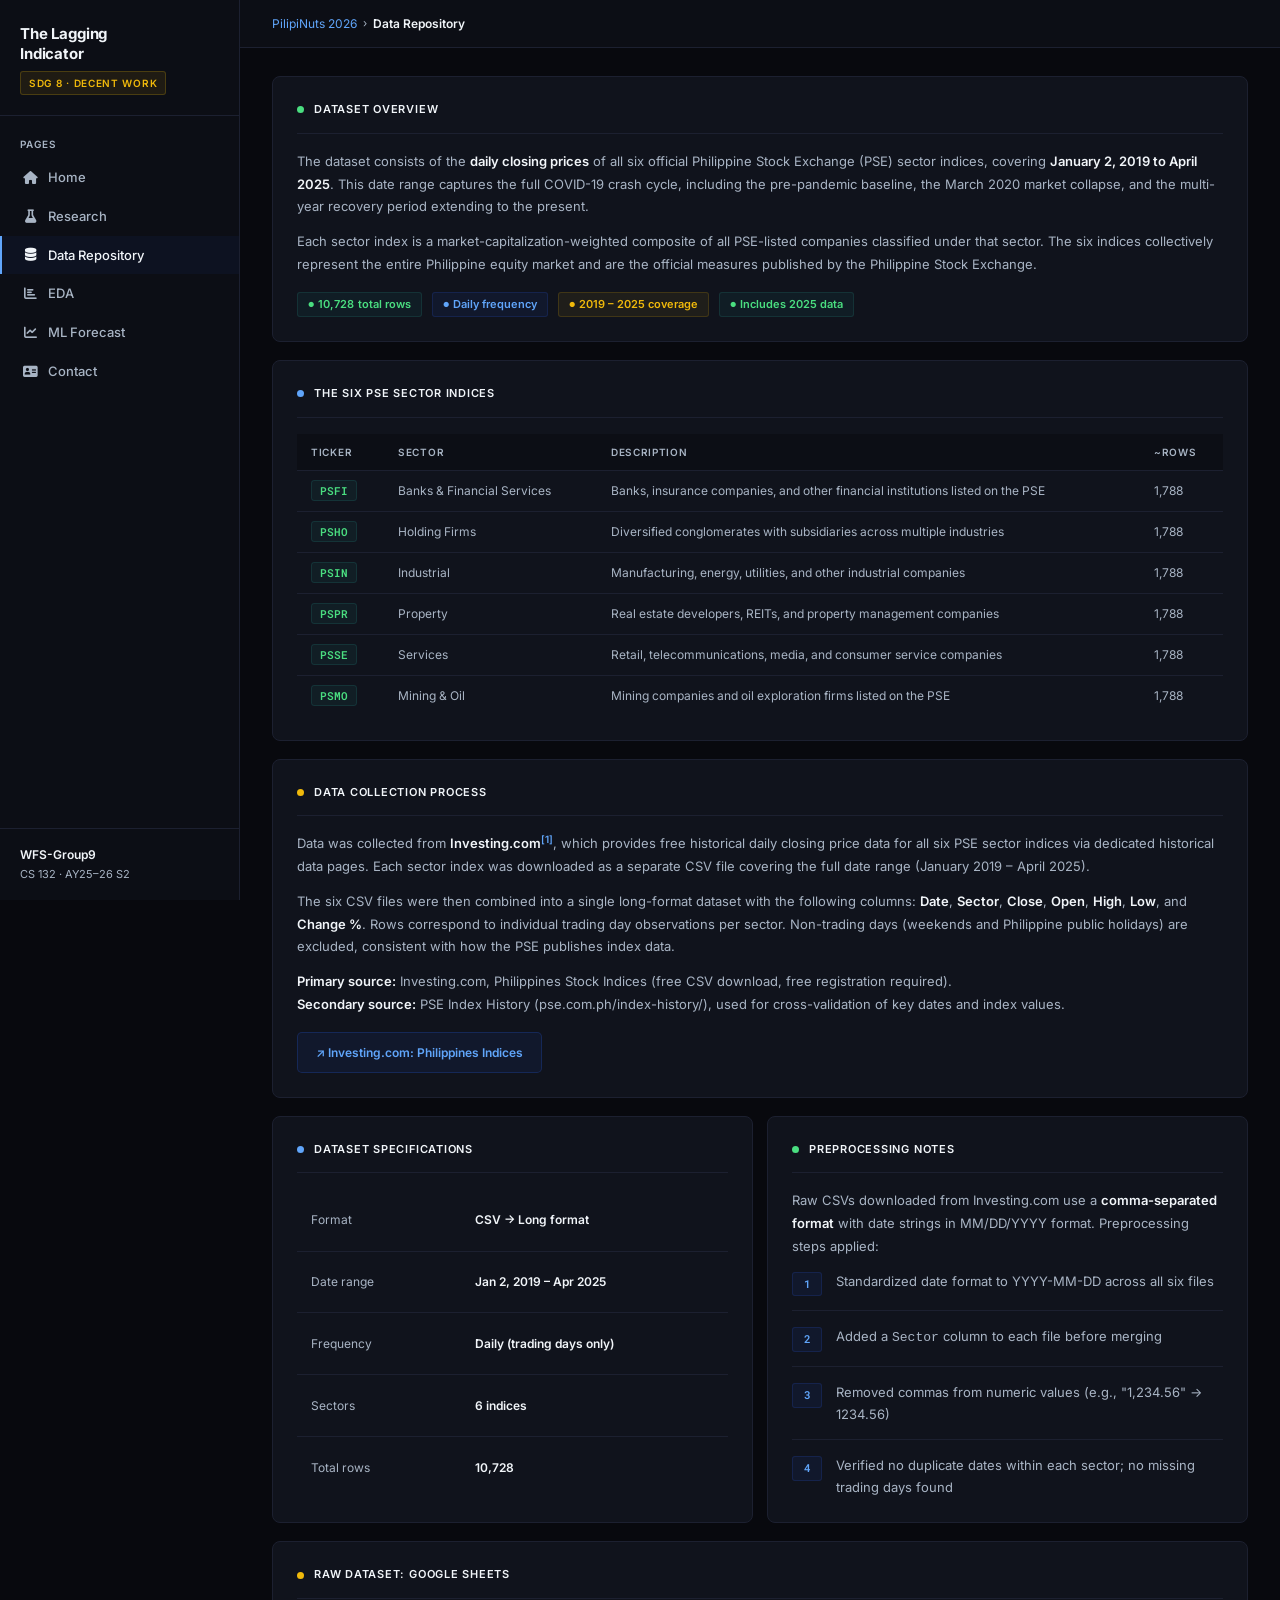
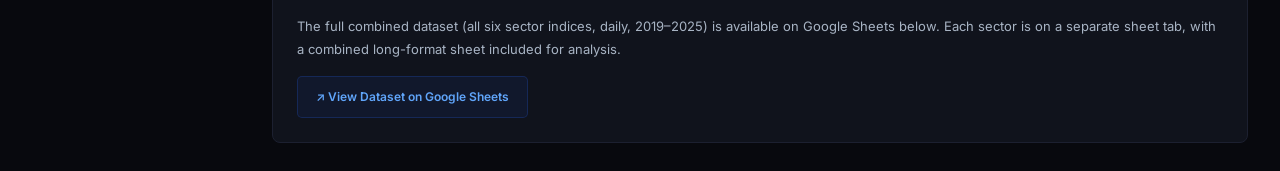
==== commit 288895c1: "datacards fixed" ====
--- a/data.html
+++ b/data.html
@@ -5,7 +5,10 @@
     <meta name="viewport" content="width=device-width, initial-scale=1.0" />
     <title>Data Repository | The Lagging Indicator</title>
     <link rel="stylesheet" href="css/style.css" />
-    <link rel="stylesheet" href="https://cdnjs.cloudflare.com/ajax/libs/font-awesome/6.5.1/css/all.min.css" />
+    <link
+      rel="stylesheet"
+      href="https://cdnjs.cloudflare.com/ajax/libs/font-awesome/6.5.1/css/all.min.css"
+    />
   </head>
   <body>
     <!-- Sidebar -->
@@ -84,7 +87,9 @@
             Exchange.
           </p>
           <div class="row mt-4">
-            <span class="badge green"><span data-stat="totalRows"></span> total rows</span>
+            <span class="badge green"
+              ><span data-stat="totalRows"></span> total rows</span
+            >
             <span class="badge blue">Daily frequency</span>
             <span class="badge gold">2019 – 2025 coverage</span>
             <span class="badge green">Includes 2025 data</span>
@@ -171,11 +176,16 @@
             <div class="card-title">Data Collection Process</div>
           </div>
           <p>
-            Data was collected from <strong>Investing.com</strong><a href="https://ph.investing.com/indices/philippines-indices" target="_blank" class="cite">[1]</a>,
-            which provides free historical daily closing price data for all six PSE
-            sector indices via dedicated historical data pages. Each sector
-            index was downloaded as a separate CSV file covering the full date
-            range (January 2019 – April 2025).
+            Data was collected from <strong>Investing.com</strong
+            ><a
+              href="https://ph.investing.com/indices/philippines-indices"
+              target="_blank"
+              class="cite"
+              >[1]</a
+            >, which provides free historical daily closing price data for all
+            six PSE sector indices via dedicated historical data pages. Each
+            sector index was downloaded as a separate CSV file covering the full
+            date range (January 2019 – April 2025).
           </p>
           <p>
             The six CSV files were then combined into a single long-format
@@ -207,12 +217,16 @@
 
         <!-- Dataset Specs -->
         <div class="two-col">
-          <div class="card">
+          <div class="card card--flex">
             <div class="card-header">
               <div class="card-dot blue"></div>
               <div class="card-title">Dataset Specifications</div>
             </div>
-            <table class="data-table">
+            <table class="data-table data-table--fill">
+              <colgroup>
+                <col style="width: 38%">
+                <col>
+              </colgroup>
               <tbody>
                 <tr>
                   <td>Format</td>
@@ -242,12 +256,6 @@
                   <td>Total rows</td>
                   <td style="color: var(--text-primary); font-weight: 600">
                     <span data-stat="totalRows"></span>
-                  </td>
-                </tr>
-                <tr>
-                  <td>Includes 2025</td>
-                  <td style="color: var(--accent-green); font-weight: 600">
-                    Yes ✓
                   </td>
                 </tr>
               </tbody>
--- a/css/style.css
+++ b/css/style.css
@@ -10,8 +10,8 @@
   --bg-sidebar:   #0c0e15;
   --bg-card:      #10131c;
   --border:       #1c2030;
-  --text-primary: #e2e8f0;
-  --text-muted:   #8892a4;
+  --text-primary: #f1f5f9;
+  --text-muted:   #a8b4c4;
   --accent-blue:  #60a5fa;
   --accent-green: #4ade80;
   --accent-red:   #ef5350;
@@ -184,6 +184,26 @@
 }
 
 .card:last-child { margin-bottom: 0; }
+
+.card--flex {
+  display: flex;
+  flex-direction: column;
+  align-self: stretch;
+  min-height: 0;
+}
+
+.data-table--fill {
+  flex: 1;
+}
+
+.data-table--fill tbody {
+  display: table-row-group;
+  height: 100%;
+}
+
+.data-table--fill tr {
+  height: calc(100% / 5);
+}
 
 .card-header {
   display: flex;
@@ -636,6 +656,12 @@
   display: grid;
   grid-template-columns: 1fr 1fr;
   gap: 14px;
+  align-items: stretch;
+  margin-bottom: 18px;
+}
+
+.two-col > .card {
+  margin-bottom: 0;
 }
 
 .row {
@@ -1095,6 +1121,7 @@
 }
 
 .home-hero-cta:hover { color: var(--text-primary); }
+.home-hero-cta:hover .home-cta-label { color: var(--accent-gold); font-weight: 700; }
 
 .home-cta-top {
   display: flex;
@@ -1153,56 +1180,59 @@
   box-shadow: 0 0 40px rgba(37,99,235,0.08);
 }
 
-/* ── Homepage stats row ──────────────────────────────────── */
+/* ── Homepage stats grid ─────────────────────────────────── */
 
 .home-stats {
-  display: flex;
-  align-items: center;
-  padding: 20px 0;
-  border-top: 1px solid var(--border);
-  border-bottom: 1px solid var(--border);
-  margin-bottom: 36px;
+  display: grid;
+  grid-template-columns: repeat(4, 1fr);
+  gap: 14px;
+  margin-bottom: 14px;
 }
 
 .home-stat {
-  flex: 1;
+  background: var(--bg-card);
+  border: 1px solid var(--border);
+  border-top: 2px solid var(--accent-blue);
+  border-radius: 8px;
+  padding: 20px 22px;
   display: flex;
   flex-direction: column;
-  gap: 5px;
-  padding: 0 28px;
-}
-
-.home-stat:first-child { padding-left: 0; }
-
-.home-stat-sep {
-  width: 1px;
-  height: 32px;
-  background: var(--border);
-  flex-shrink: 0;
+  gap: 10px;
+  transition: border-color 0.2s, transform 0.2s;
+}
+
+.home-stat:hover {
+  border-color: var(--accent-blue);
+  transform: translateY(-2px);
+}
+
+.home-stat-icon {
+  font-size: 14px;
+  color: var(--accent-blue);
 }
 
 .home-stat-num {
   font-family: 'Roboto Mono', monospace;
-  font-size: 18px;
-  font-weight: 600;
-  color: #ffffff;
+  font-size: 32px;
+  font-weight: 600;
+  color: var(--accent-gold);
   line-height: 1;
 }
 
 .home-stat-label {
-  font-size: 11px;
-  color: var(--text-muted);
+  font-size: 12px;
+  color: var(--text-muted);
+  line-height: 1.4;
 }
 
 .home-stat-link {
-  padding: 0 0 0 28px;
-  border-left: 1px solid var(--border);
+  display: block;
+  text-align: right;
   font-size: 12px;
   font-weight: 600;
   color: var(--accent-blue);
   text-decoration: none;
-  white-space: nowrap;
-  flex-shrink: 0;
+  margin-bottom: 28px;
   transition: opacity 0.15s;
 }
 
@@ -1212,7 +1242,7 @@
 
 .preview-grid {
   display: grid;
-  grid-template-columns: repeat(3, 1fr);
+  grid-template-columns: 2fr 1fr;
   gap: 16px;
 }
 
@@ -1231,6 +1261,12 @@
   transform: translateY(-2px);
 }
 
+.preview-card.featured {
+  grid-row: span 2;
+  display: flex;
+  flex-direction: column;
+}
+
 .preview-img {
   width: 100%;
   display: block;
@@ -1238,6 +1274,29 @@
   object-fit: cover;
   object-position: top;
   background: var(--bg-primary);
+  filter: blur(5px);
+  transform: scale(1.04);
+  transition: filter 0.35s ease, transform 0.35s ease;
+}
+
+.preview-card:hover .preview-img {
+  filter: blur(0);
+  transform: scale(1);
+}
+
+.preview-card.featured .preview-img {
+  flex: 1;
+  aspect-ratio: unset;
+  min-height: 220px;
+}
+
+.preview-card.featured .preview-title {
+  font-size: 18px;
+}
+
+.preview-card.featured .preview-finding {
+  font-size: 13px;
+  line-height: 1.7;
 }
 
 .preview-body {
@@ -1246,35 +1305,47 @@
 }
 
 .preview-label {
-  font-size: 10px;
+  font-size: 11px;
   font-weight: 700;
   color: var(--accent-blue);
   text-transform: uppercase;
   letter-spacing: 0.08em;
-  margin-bottom: 6px;
+  margin-bottom: 8px;
 }
 
 .preview-title {
-  font-size: 13px;
-  font-weight: 600;
-  color: var(--text-primary);
-  margin-bottom: 6px;
-  line-height: 1.4;
+  font-size: 15px;
+  font-weight: 700;
+  color: var(--text-primary);
+  margin-bottom: 8px;
+  line-height: 1.35;
 }
 
 .preview-finding {
-  font-size: 11px;
-  color: var(--text-muted);
-  line-height: 1.55;
-  margin-bottom: 12px;
+  font-size: 12px;
+  color: var(--text-muted);
+  line-height: 1.65;
+  margin-bottom: 14px;
 }
 
 .preview-cta {
-  font-size: 11px;
+  font-size: 12px;
   font-weight: 700;
   color: var(--accent-blue);
   letter-spacing: 0.03em;
 }
+
+.preview-card.red:hover  { border-color: var(--accent-red); }
+.preview-card.green:hover { border-color: var(--accent-green); }
+.preview-card.gold:hover  { border-color: var(--accent-gold); }
+
+.preview-label.red  { color: var(--accent-red); }
+.preview-label.green { color: var(--accent-green); }
+.preview-label.gold { color: var(--accent-gold); }
+
+.preview-card.red  .preview-cta { color: var(--accent-red); }
+.preview-card.green .preview-cta { color: var(--accent-green); }
+.preview-card.gold  .preview-cta { color: var(--accent-gold); }
 
 /* ── Homepage responsive ─────────────────────────────────── */
 
@@ -1286,17 +1357,13 @@
   }
   .home-hero-right { max-width: 560px; padding: 0; }
   .home-title { font-size: 36px; }
-  .home-stats { flex-wrap: wrap; }
-  .home-stat { min-width: calc(50% - 1px); padding: 12px 20px; }
-  .home-stat:first-child { padding-left: 20px; }
-  .home-stat-sep { display: none; }
-  .home-stat-link {
-    width: 100%;
-    padding: 12px 20px;
-    border-left: none;
-    border-top: 1px solid var(--border);
-  }
+  .home-stats { grid-template-columns: repeat(2, 1fr); }
+  .home-stat-link { text-align: left; }
   .preview-grid { grid-template-columns: repeat(2, 1fr); }
+  .preview-card.featured { grid-row: auto; display: block; }
+  .preview-card.featured .preview-img { flex: none; aspect-ratio: 16 / 9; min-height: unset; }
+  .preview-card.featured .preview-title { font-size: 13px; }
+  .preview-card.featured .preview-finding { font-size: 11px; }
 }
 
 @media (max-width: 767px) {
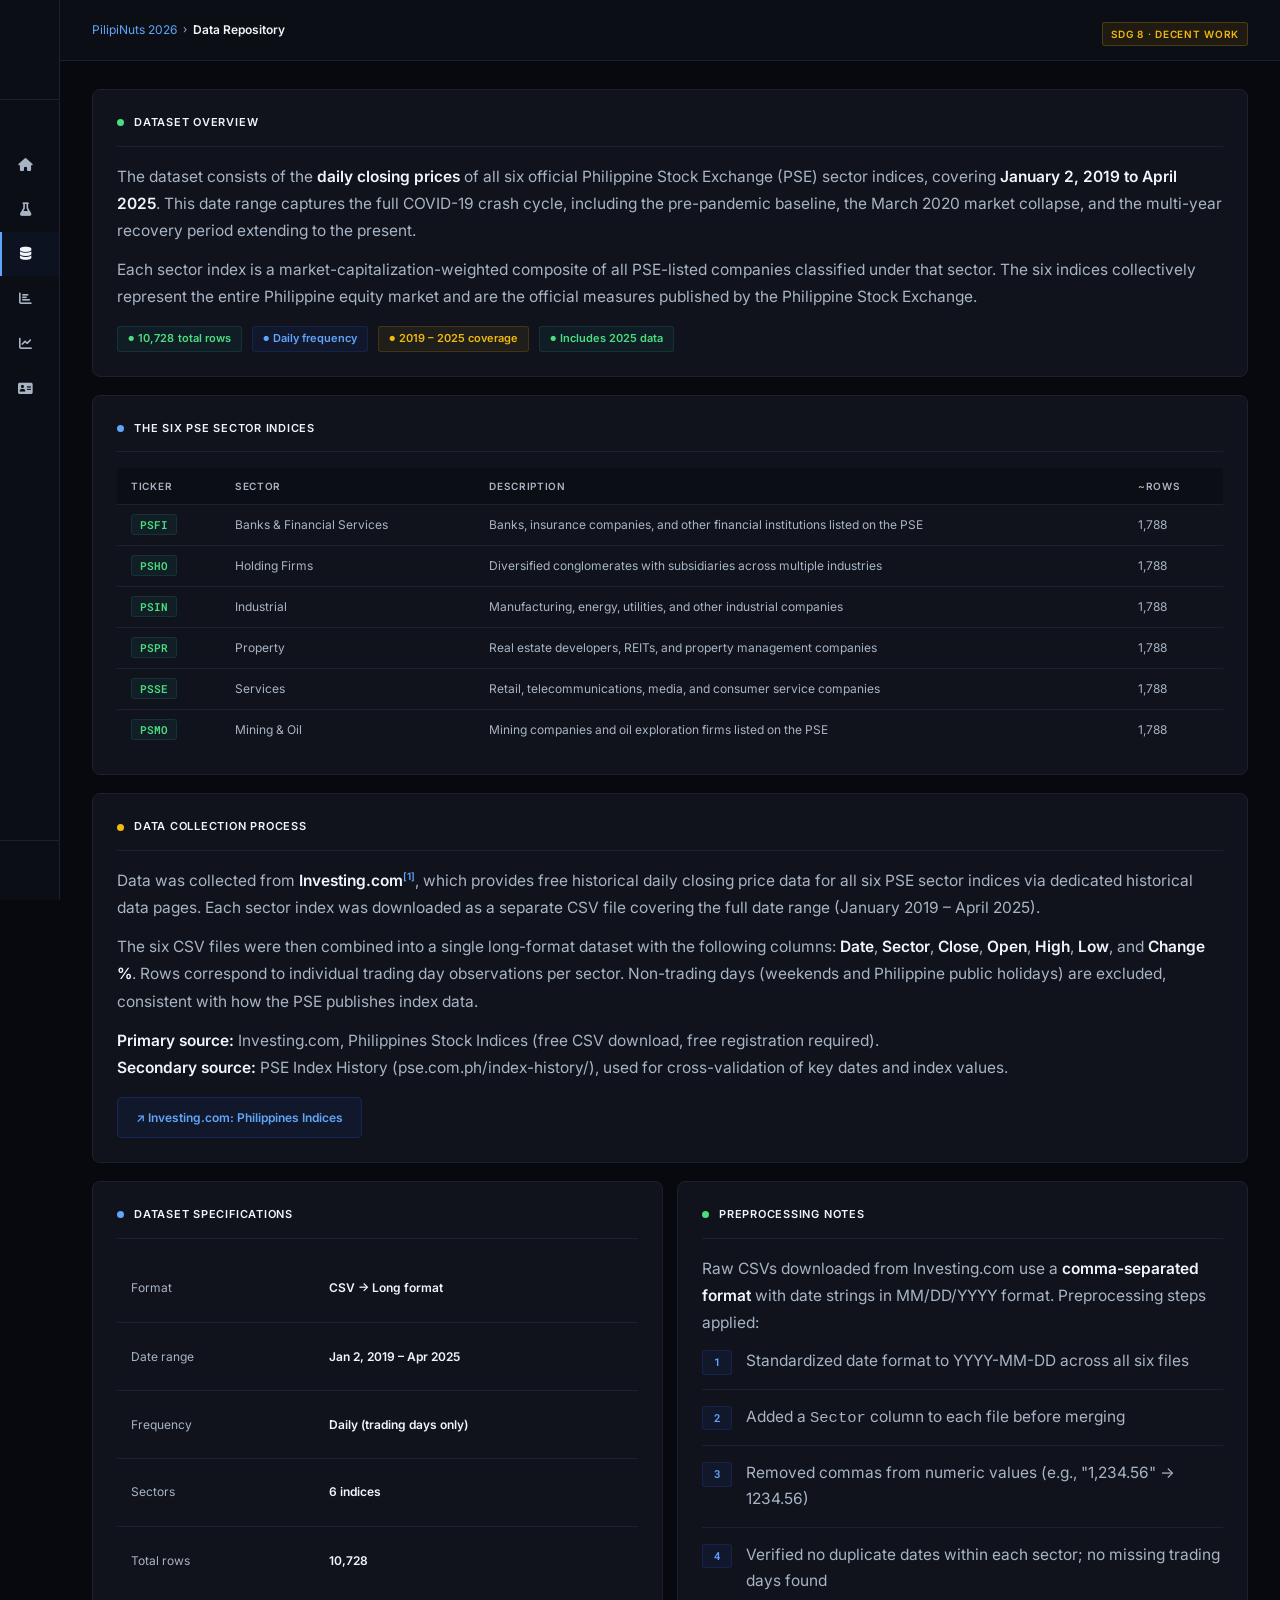
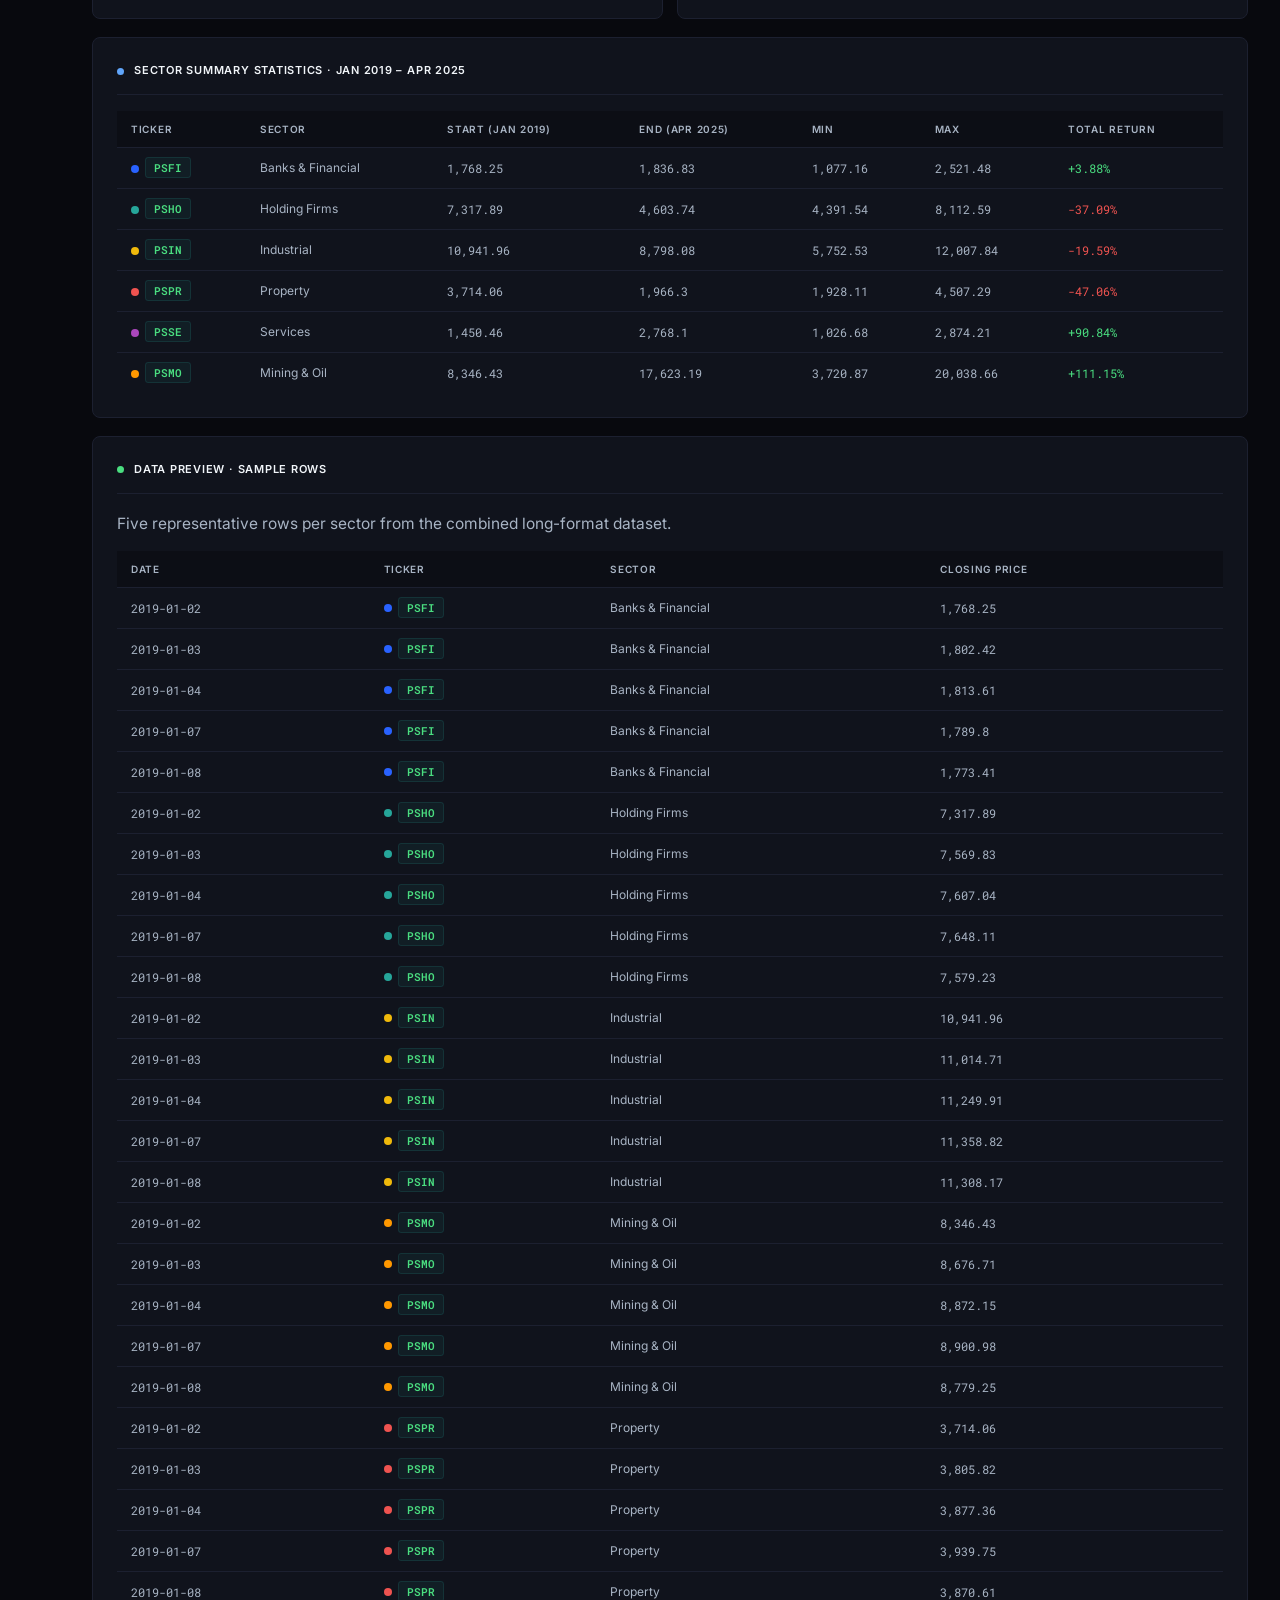
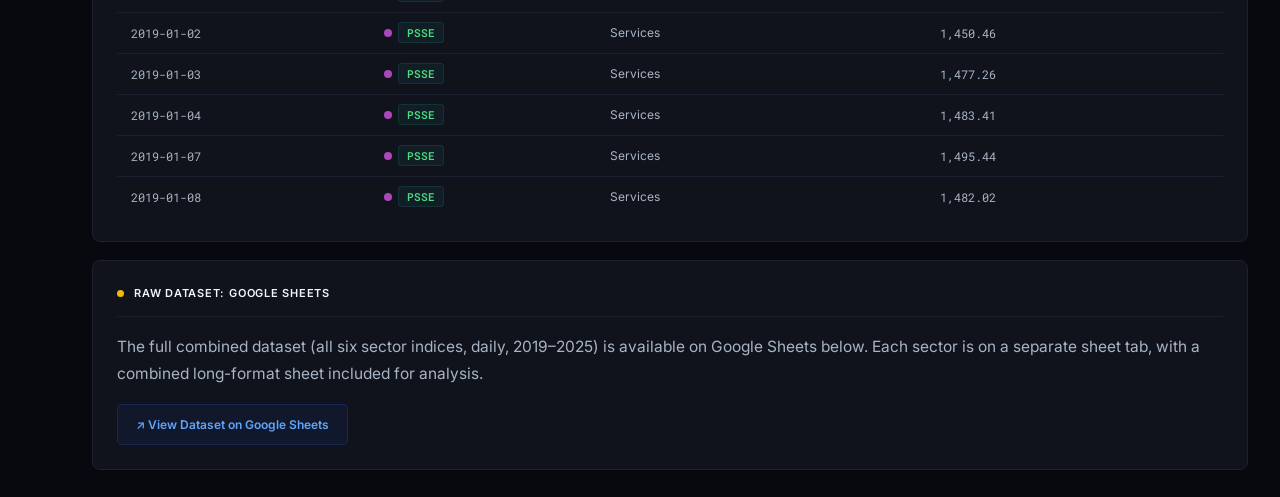
==== commit 863a7c11: "research UI update" ====
--- a/data.html
+++ b/data.html
@@ -62,6 +62,7 @@
         <span class="crumb">PilipiNuts 2026</span>
         <span class="crumb-sep">›</span>
         <span class="crumb-active">Data Repository</span>
+        <span class="sdg-badge" style="margin-left: auto;">SDG 8 · Decent Work</span>
       </div>
 
       <div class="content">
@@ -303,6 +304,52 @@
           </div>
         </div>
 
+        <!-- Sector Summary Stats Table -->
+        <div class="card">
+          <div class="card-header">
+            <div class="card-dot blue"></div>
+            <div class="card-title">Sector Summary Statistics · Jan 2019 – Apr 2025</div>
+          </div>
+          <div style="overflow-x:auto;">
+            <table class="data-table">
+              <thead>
+                <tr>
+                  <th>Ticker</th>
+                  <th>Sector</th>
+                  <th>Start (Jan 2019)</th>
+                  <th>End (Apr 2025)</th>
+                  <th>Min</th>
+                  <th>Max</th>
+                  <th>Total Return</th>
+                </tr>
+              </thead>
+              <tbody id="summaryTbody"></tbody>
+            </table>
+          </div>
+        </div>
+
+        <!-- Sample Rows Table -->
+        <div class="card">
+          <div class="card-header">
+            <div class="card-dot green"></div>
+            <div class="card-title">Data Preview · Sample Rows</div>
+          </div>
+          <p style="margin-bottom:14px;">Five representative rows per sector from the combined long-format dataset.</p>
+          <div style="overflow-x:auto;">
+            <table class="data-table">
+              <thead>
+                <tr>
+                  <th>Date</th>
+                  <th>Ticker</th>
+                  <th>Sector</th>
+                  <th>Closing Price</th>
+                </tr>
+              </thead>
+              <tbody id="sampleTbody"></tbody>
+            </table>
+          </div>
+        </div>
+
         <!-- Google Sheet -->
         <div class="card">
           <div class="card-header">
@@ -330,5 +377,6 @@
     <!-- /main -->
 
     <script src="js/main.js"></script>
+    <script src="js/charts.js"></script>
   </body>
 </html>
--- a/css/style.css
+++ b/css/style.css
@@ -35,7 +35,7 @@
 /* ── Sidebar ─────────────────────────────────────────────── */
 
 .sidebar {
-  width: 240px;
+  width: 60px;
   background: var(--bg-sidebar);
   border-right: 1px solid var(--border);
   position: fixed;
@@ -44,12 +44,62 @@
   display: flex;
   flex-direction: column;
   z-index: 100;
+  overflow-x: hidden;
   overflow-y: auto;
+  transition: width 0.25s ease, box-shadow 0.25s ease;
+}
+
+.sidebar:hover {
+  width: 240px;
+  box-shadow: 4px 0 24px rgba(0,0,0,0.4);
 }
 
 .sidebar-logo {
+  padding: 14px 0;
+  border-bottom: 1px solid var(--border);
+  text-align: center;
+  transition: padding 0.25s ease;
+}
+
+.sidebar:hover .sidebar-logo {
   padding: 24px 20px 20px;
-  border-bottom: 1px solid var(--border);
+  text-align: left;
+}
+
+.sidebar .site-title,
+.sidebar .sdg-badge,
+.sidebar .nav-label,
+.sidebar .group-name,
+.sidebar .group-meta {
+  opacity: 0;
+  pointer-events: none;
+  white-space: nowrap;
+  transition: opacity 0.2s ease;
+}
+
+.sidebar .nav-full,
+.sidebar .nav-abbr {
+  opacity: 0;
+  pointer-events: none;
+  white-space: nowrap;
+  overflow: hidden;
+  max-width: 0;
+  transition: opacity 0.2s ease, max-width 0.25s ease;
+}
+
+.sidebar:hover .site-title,
+.sidebar:hover .sdg-badge,
+.sidebar:hover .nav-label,
+.sidebar:hover .group-name,
+.sidebar:hover .group-meta {
+  opacity: 1;
+  pointer-events: auto;
+}
+
+.sidebar:hover .nav-full {
+  opacity: 1;
+  pointer-events: auto;
+  max-width: 180px;
 }
 
 .sidebar-logo .site-title {
@@ -93,13 +143,19 @@
   display: flex;
   align-items: center;
   gap: 10px;
-  padding: 9px 20px;
+  padding: 12px 0;
+  justify-content: center;
   color: var(--text-muted);
   text-decoration: none;
   font-size: 13px;
   font-weight: 500;
   border-left: 2px solid transparent;
-  transition: color 0.15s, background 0.15s, border-color 0.15s;
+  transition: color 0.15s, background 0.15s, border-color 0.15s, padding 0.25s ease;
+}
+
+.sidebar:hover .nav-link {
+  padding: 9px 20px;
+  justify-content: flex-start;
 }
 
 .nav-link:hover {
@@ -114,8 +170,15 @@
 }
 
 .sidebar-footer {
+  padding: 10px 0;
+  border-top: 1px solid var(--border);
+  text-align: center;
+  transition: padding 0.25s ease;
+}
+
+.sidebar:hover .sidebar-footer {
   padding: 16px 20px;
-  border-top: 1px solid var(--border);
+  text-align: left;
 }
 
 .sidebar-footer .group-name {
@@ -133,7 +196,7 @@
 /* ── Main layout ─────────────────────────────────────────── */
 
 .main {
-  margin-left: 240px;
+  margin-left: 60px;
   flex: 1;
   display: flex;
   flex-direction: column;
@@ -192,6 +255,19 @@
   min-height: 0;
 }
 
+.card--open {
+  background: transparent;
+  border: none;
+  border-top: 1px solid var(--border);
+  border-radius: 0;
+  padding: 28px 0;
+  margin-bottom: 0;
+}
+
+.card--open:last-child {
+  border-bottom: 1px solid var(--border);
+}
+
 .data-table--fill {
   flex: 1;
 }
@@ -235,7 +311,7 @@
 }
 
 .card p {
-  font-size: 13px;
+  font-size: 15.5px;
   color: var(--text-muted);
   line-height: 1.75;
   margin-bottom: 12px;
@@ -267,6 +343,30 @@
   width: 320px; height: 320px;
   background: radial-gradient(circle, #2962ff0a 0%, transparent 65%);
   pointer-events: none;
+}
+
+.hero-card--open {
+  background: transparent;
+  border: none;
+  border-radius: 0;
+  padding: 52px 0 36px;
+  overflow: visible;
+}
+
+.hero-card--open::after { display: none; }
+
+.hero-card--open .hero-title {
+  font-size: 40px;
+  text-align: center;
+  max-width: none;
+  margin-bottom: 28px;
+  letter-spacing: -0.02em;
+}
+
+.hero-card--open p {
+  font-size: 15.5px;
+  line-height: 1.85;
+  max-width: none;
 }
 
 .hero-sdg {
@@ -296,7 +396,7 @@
 }
 
 .hero-subtitle {
-  font-size: 13px;
+  font-size: 15.5px;
   color: var(--text-muted);
   line-height: 1.75;
   max-width: 540px;
@@ -431,9 +531,30 @@
   margin-top: 2px;
 }
 
+.item-num.red {
+  color: var(--accent-red);
+  background: #ef535012;
+  border-color: #ef535028;
+}
+
+.item-num.green {
+  color: var(--accent-green);
+  background: #4ade8012;
+  border-color: #4ade8028;
+}
+
+.hero-card p {
+  font-size: 15.5px;
+  color: var(--text-muted);
+  line-height: 1.75;
+  margin-bottom: 12px;
+}
+
+.hero-card p strong { color: var(--text-primary); font-weight: 600; }
+
 .item-body {
   flex: 1;
-  font-size: 13px;
+  font-size: 15.5px;
   color: var(--text-muted);
 }
 
@@ -442,7 +563,7 @@
   color: var(--text-primary);
   font-weight: 600;
   margin-bottom: 4px;
-  font-size: 13px;
+  font-size: 15.5px;
 }
 
 /* ── Data table ──────────────────────────────────────────── */
@@ -569,7 +690,7 @@
 }
 
 .placeholder-text {
-  font-size: 13px;
+  font-size: 15.5px;
   color: var(--text-muted);
   max-width: 380px;
   margin: 0 auto;
@@ -874,7 +995,7 @@
   gap: 10px;
   padding: 8px 0;
   border-bottom: 1px solid var(--border);
-  font-size: 12px;
+  font-size: 14px;
   color: var(--text-muted);
   line-height: 1.6;
 }
@@ -915,7 +1036,7 @@
   display: flex;
   gap: 10px;
   align-items: baseline;
-  font-size: 12px;
+  font-size: 14px;
   line-height: 1.6;
 }
 
@@ -973,7 +1094,7 @@
 .callout.red   .callout-label { color: var(--accent-red); }
 
 .callout p {
-  font-size: 12px;
+  font-size: 14px;
   color: var(--text-muted);
   margin: 0;
   line-height: 1.6;
@@ -988,7 +1109,7 @@
   gap: 12px;
   padding: 12px 0;
   border-bottom: 1px solid var(--border);
-  font-size: 13px;
+  font-size: 15.5px;
   color: var(--text-muted);
   line-height: 1.65;
 }
@@ -1017,15 +1138,60 @@
   margin-bottom: 3px;
 }
 
+/* ── Research page columns ───────────────────────────────── */
+
+.research-pair {
+  display: grid;
+  grid-template-columns: 1fr 1fr;
+  gap: 36px;
+}
+
+.research-pair > div {
+  display: flex;
+  flex-direction: column;
+  gap: 10px;
+}
+
+.research-pair > div .hyp-notation {
+  margin-top: auto;
+}
+
+.research-item-head {
+  display: flex;
+  align-items: flex-start;
+  gap: 12px;
+  margin-bottom: 4px;
+}
+
+.research-item-head strong {
+  color: var(--text-primary);
+  font-weight: 600;
+  font-size: 14px;
+  line-height: 1.4;
+  padding-top: 3px;
+}
+
+.research-pair p {
+  font-size: 15.5px;
+  color: var(--text-muted);
+  line-height: 1.75;
+  margin: 0;
+}
+
+.callout-pair {
+  display: grid;
+  grid-template-columns: 1fr 1fr;
+  gap: 14px;
+}
+
+@media (max-width: 767px) {
+  .research-pair { grid-template-columns: 1fr; gap: 24px; }
+  .callout-pair  { grid-template-columns: 1fr; }
+}
+
 /* ── Responsive ──────────────────────────────────────────── */
 
 @media (max-width: 1024px) {
-  .sidebar { width: 180px; }
-  .main    { margin-left: 180px; }
-
-  .nav-full { display: none; }
-  .nav-abbr { display: inline; }
-
   .stat-grid  { grid-template-columns: repeat(2, 1fr); }
   .hero-title { font-size: 18px; }
   .content    { padding: 24px; }
@@ -1178,6 +1344,12 @@
   position: relative;
   z-index: 1;
   box-shadow: 0 0 40px rgba(37,99,235,0.08);
+  transition: transform 0.35s ease, box-shadow 0.35s ease;
+}
+
+.home-hero-img:hover {
+  transform: scale(1.04);
+  box-shadow: 0 0 60px rgba(37,99,235,0.2);
 }
 
 /* ── Homepage stats grid ─────────────────────────────────── */
@@ -1238,11 +1410,19 @@
 
 .home-stat-link:hover { opacity: 0.7; }
 
+.home-stat.red  { border-top-color: var(--accent-red); }
+.home-stat.red:hover { border-color: var(--accent-red); }
+.home-stat.red .home-stat-icon { color: var(--accent-red); }
+
+.home-stat.gold { border-top-color: var(--accent-gold); }
+.home-stat.gold:hover { border-color: var(--accent-gold); }
+.home-stat.gold .home-stat-icon { color: var(--accent-gold); }
+
 /* ── Homepage preview grid ───────────────────────────────── */
 
 .preview-grid {
   display: grid;
-  grid-template-columns: 2fr 1fr;
+  grid-template-columns: 1fr 1fr;
   gap: 16px;
 }
 
@@ -1374,3 +1554,4 @@
   .home-stat  { min-width: calc(50% - 1px); padding: 10px 14px; }
   .preview-grid { grid-template-columns: 1fr; }
 }
+
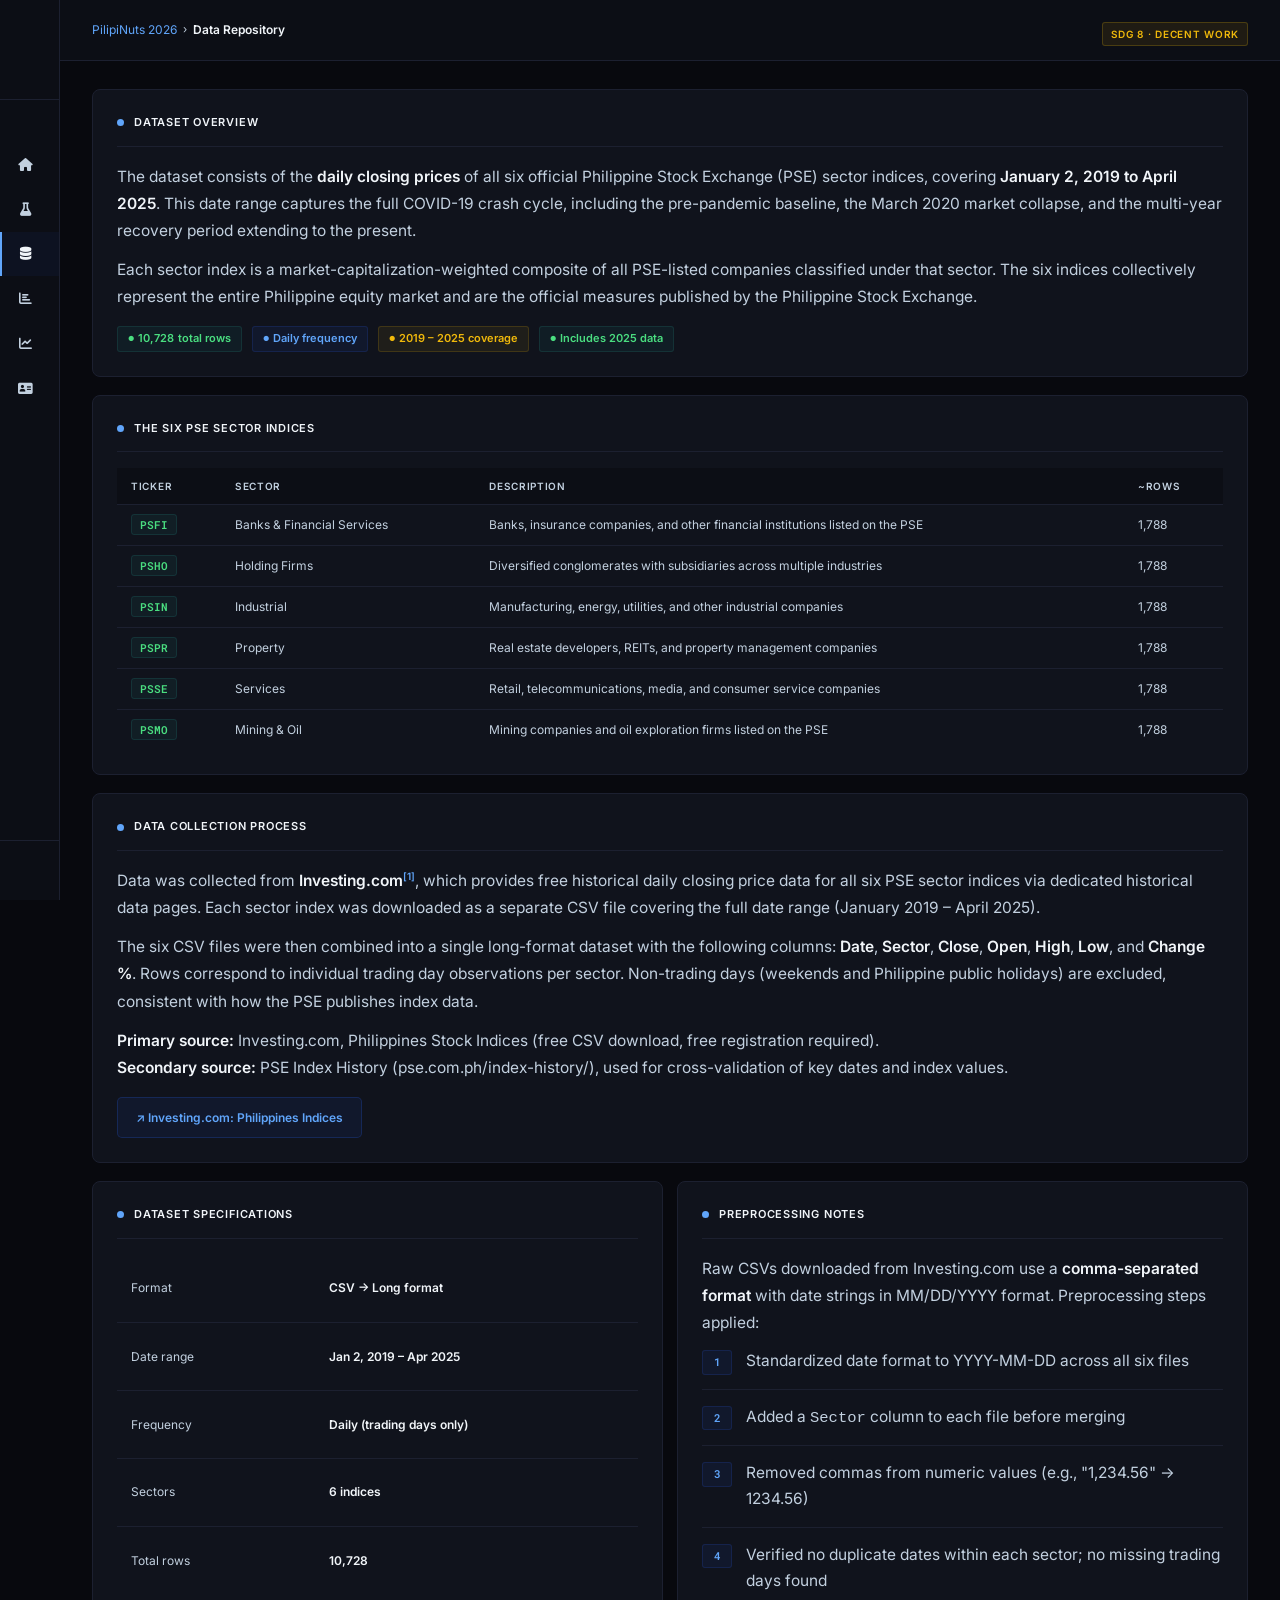
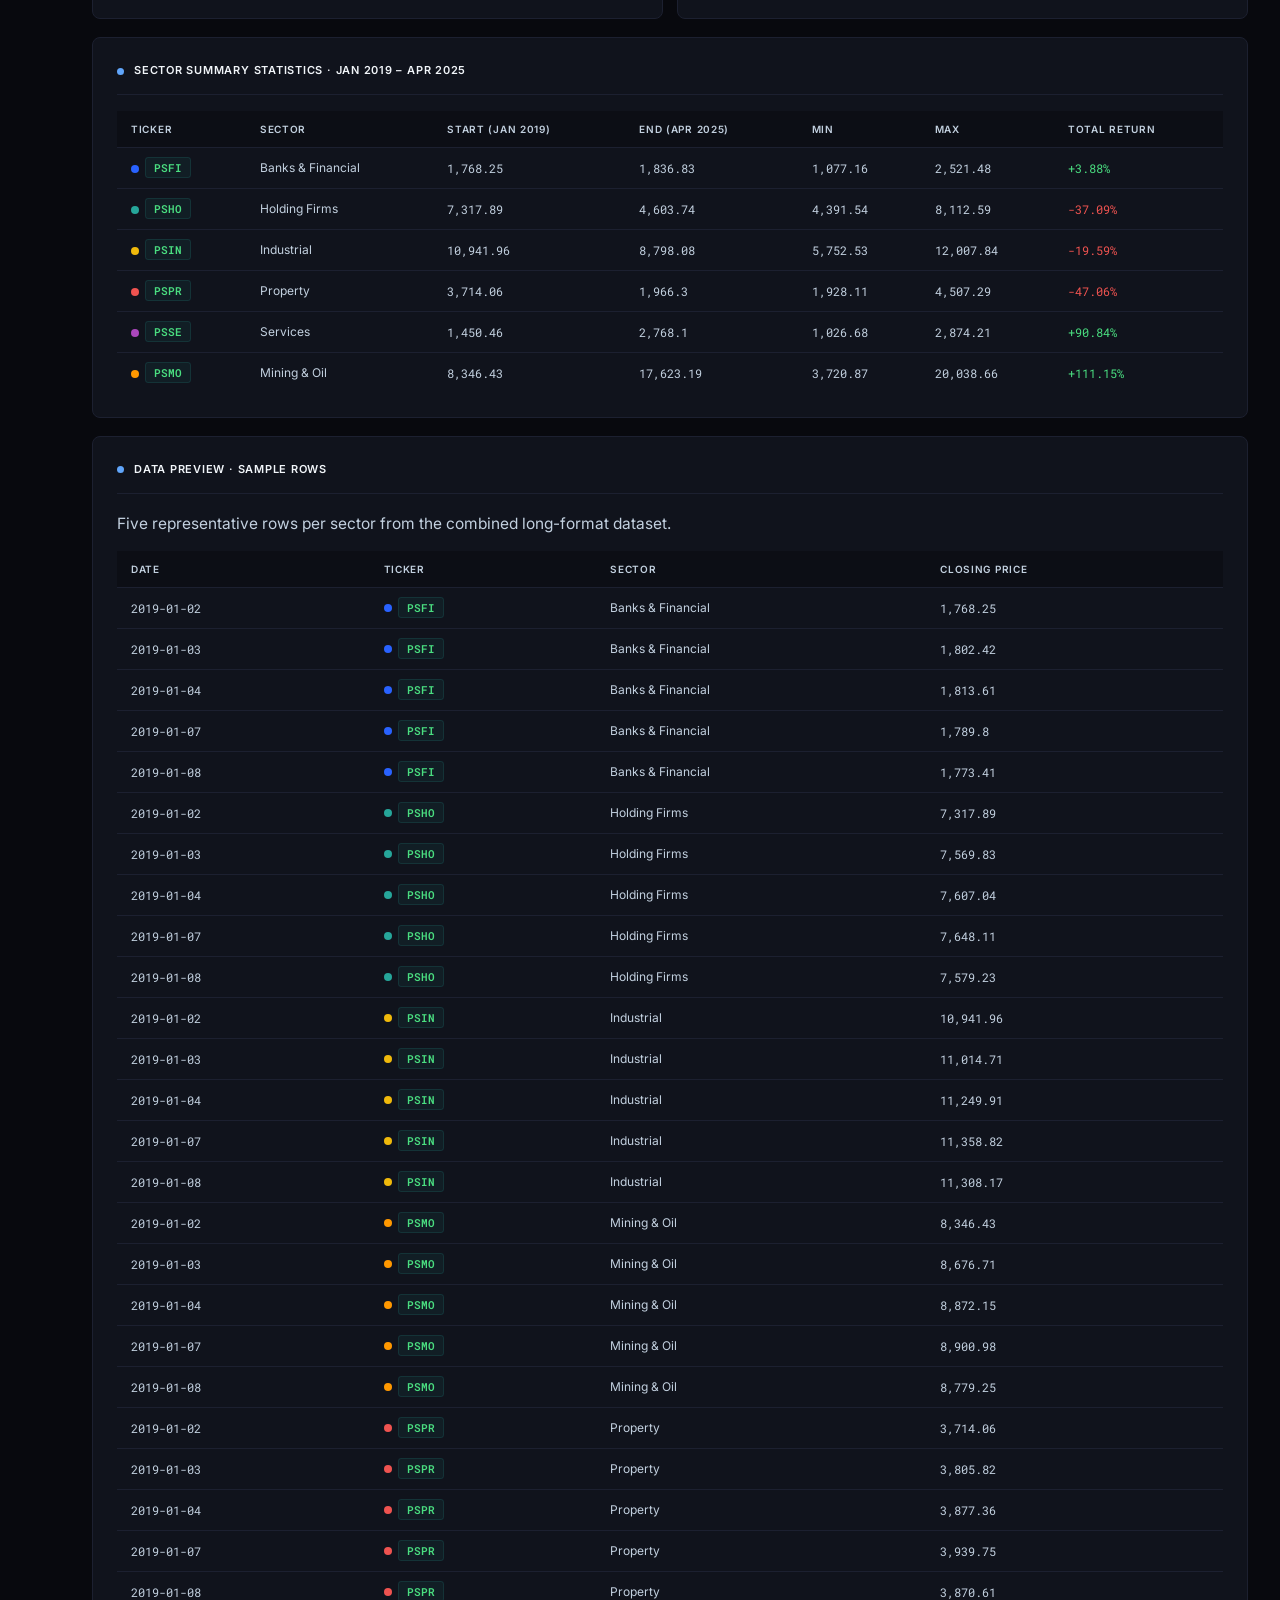
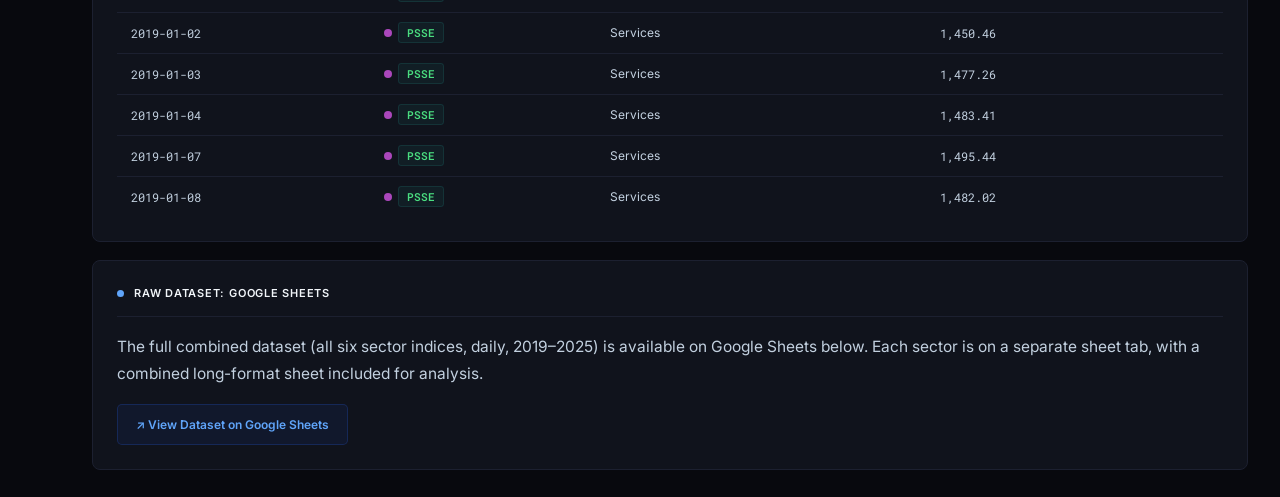
==== commit f82b2df8: "small formatting and overall color correction" ====
--- a/data.html
+++ b/data.html
@@ -69,7 +69,7 @@
         <!-- Dataset Overview -->
         <div class="card">
           <div class="card-header">
-            <div class="card-dot green"></div>
+            <div class="card-dot blue"></div>
             <div class="card-title">Dataset Overview</div>
           </div>
           <p>
@@ -173,7 +173,7 @@
         <!-- Data Collection -->
         <div class="card">
           <div class="card-header">
-            <div class="card-dot gold"></div>
+            <div class="card-dot blue"></div>
             <div class="card-title">Data Collection Process</div>
           </div>
           <p>
@@ -265,7 +265,7 @@
 
           <div class="card">
             <div class="card-header">
-              <div class="card-dot green"></div>
+              <div class="card-dot blue"></div>
               <div class="card-title">Preprocessing Notes</div>
             </div>
             <p>
@@ -331,7 +331,7 @@
         <!-- Sample Rows Table -->
         <div class="card">
           <div class="card-header">
-            <div class="card-dot green"></div>
+            <div class="card-dot blue"></div>
             <div class="card-title">Data Preview · Sample Rows</div>
           </div>
           <p style="margin-bottom:14px;">Five representative rows per sector from the combined long-format dataset.</p>
@@ -353,7 +353,7 @@
         <!-- Google Sheet -->
         <div class="card">
           <div class="card-header">
-            <div class="card-dot gold"></div>
+            <div class="card-dot blue"></div>
             <div class="card-title">Raw Dataset: Google Sheets</div>
           </div>
           <p>
--- a/css/style.css
+++ b/css/style.css
@@ -11,7 +11,7 @@
   --bg-card:      #10131c;
   --border:       #1c2030;
   --text-primary: #f1f5f9;
-  --text-muted:   #a8b4c4;
+  --text-muted:   #c2d0df;
   --accent-blue:  #60a5fa;
   --accent-green: #4ade80;
   --accent-red:   #ef5350;
@@ -975,6 +975,14 @@
 .hl-sector.green { color: var(--accent-green); }
 .hl-sector.red   { color: var(--accent-red); }
 
+.hl-psfi { color: #2962ff !important; font-weight: 700; }
+.hl-psho { color: #26a69a !important; font-weight: 700; }
+.hl-psin { color: #f0b90b !important; font-weight: 700; }
+.hl-pspr { color: #ef5350 !important; font-weight: 700; }
+.hl-psse { color: #ab47bc !important; font-weight: 700; }
+.hl-psmo { color: #ff9800 !important; font-weight: 700; }
+.hl-sdg  { color: var(--accent-gold) !important; font-weight: 700; }
+
 /* ── Citation & references ───────────────────────────────── */
 
 .cite {
@@ -1100,6 +1108,76 @@
   line-height: 1.6;
 }
 
+a.callout {
+  display: block;
+  text-decoration: none;
+  color: inherit;
+  transition: background 0.18s ease, border-left-color 0.18s ease, box-shadow 0.18s ease;
+  cursor: pointer;
+}
+
+a.callout.red:hover {
+  background: #ef535016;
+  box-shadow: inset 0 0 0 1px #ef535040;
+}
+
+a.callout.red .callout-label::after {
+  content: '';
+  display: inline-block;
+  margin-left: 6px;
+  opacity: 0;
+  transition: opacity 0.15s ease, transform 0.15s ease;
+  transform: translateX(-4px);
+}
+
+a.callout.red:hover .callout-label::after {
+  content: '→ Explore in EDA';
+  opacity: 1;
+  transform: translateX(0);
+}
+
+a.callout.green:hover {
+  background: #26a69a16;
+  box-shadow: inset 0 0 0 1px #26a69a40;
+}
+
+a.callout.green .callout-label::after {
+  content: '';
+  display: inline-block;
+  margin-left: 6px;
+  opacity: 0;
+  transition: opacity 0.15s ease, transform 0.15s ease;
+  transform: translateX(-4px);
+}
+
+a.callout.green:hover .callout-label::after {
+  content: '→ Explore in EDA';
+  opacity: 1;
+  transform: translateX(0);
+}
+
+/* ── Research data preview ───────────────────────────────── */
+
+.research-data-preview {
+  position: relative;
+  overflow: hidden;
+}
+
+.research-data-preview table {
+  width: 100%;
+}
+
+.research-data-preview::after {
+  content: '';
+  position: absolute;
+  bottom: 0;
+  left: 0;
+  right: 0;
+  height: 72px;
+  background: linear-gradient(to bottom, transparent, var(--bg-card));
+  pointer-events: none;
+}
+
 /* ── Why-list (ML model reasoning) ──────────────────────── */
 
 .why-list { list-style: none; }
@@ -1138,6 +1216,57 @@
   margin-bottom: 3px;
 }
 
+/* ── Research page hero grid ─────────────────────────────── */
+
+.research-hero-grid {
+  display: grid;
+  grid-template-columns: 1fr 1fr;
+  gap: 52px;
+  align-items: stretch;
+  padding: 48px 0 0;
+  margin-bottom: 18px;
+}
+
+.research-hero-text {
+  display: flex;
+  flex-direction: column;
+}
+
+.research-hero-text .hero-title {
+  font-size: 40px;
+  font-weight: 700;
+  color: var(--text-primary);
+  line-height: 1.2;
+  letter-spacing: -0.02em;
+  max-width: none;
+  margin-bottom: 28px;
+}
+
+.research-hero-text p {
+  font-size: 15.5px;
+  color: var(--text-muted);
+  line-height: 1.85;
+  margin-bottom: 16px;
+}
+
+.research-hero-text p:last-child { margin-bottom: 0; }
+
+.research-hero-text p strong {
+  color: var(--text-primary);
+  font-weight: 600;
+}
+
+.research-hero-chart {
+  display: flex;
+  flex-direction: column;
+}
+
+.research-hero-chart .chart-wrap {
+  flex: 1;
+  position: relative;
+  min-height: 280px;
+}
+
 /* ── Research page columns ───────────────────────────────── */
 
 .research-pair {
@@ -1182,6 +1311,18 @@
   display: grid;
   grid-template-columns: 1fr 1fr;
   gap: 14px;
+}
+
+@media (max-width: 960px) {
+  .research-hero-grid {
+    grid-template-columns: 1fr;
+    padding: 32px 0 0;
+    gap: 32px;
+  }
+  .research-hero-chart .chart-wrap {
+    flex: none;
+    height: 300px;
+  }
 }
 
 @media (max-width: 767px) {
@@ -1241,35 +1382,36 @@
   display: grid;
   grid-template-columns: 1fr 1fr;
   gap: 56px;
-  align-items: stretch;
+  align-items: start;
   padding: 52px 0 44px;
 }
 
 .home-hero-left {
   display: flex;
   flex-direction: column;
-  justify-content: space-between;
+  justify-content: flex-start;
+  gap: 36px;
 }
 
 .home-hero-text {
   display: flex;
   flex-direction: column;
-  gap: 28px;
+  gap: 36px;
 }
 
 .home-title {
   font-size: 46px;
   font-weight: 700;
   color: #ffffff;
-  line-height: 1.15;
+  line-height: 1.25;
   letter-spacing: -0.025em;
   margin: 0;
 }
 
 .home-sub {
-  font-size: 16px;
-  color: var(--text-muted);
-  line-height: 1.85;
+  font-size: 19px;
+  color: var(--text-muted);
+  line-height: 2.0;
   max-width: 480px;
   margin: 0;
 }
@@ -1278,7 +1420,7 @@
   display: flex;
   flex-direction: column;
   gap: 8px;
-  padding: 16px 0 0;
+  padding: 20px 0 0;
   border-top: 1px solid var(--border);
   text-decoration: none;
   color: var(--text-muted);
@@ -1315,9 +1457,9 @@
 }
 
 .home-cta-desc {
-  font-size: 14px;
-  color: var(--text-muted);
-  line-height: 1.75;
+  font-size: 16px;
+  color: var(--text-muted);
+  line-height: 1.85;
   margin: 0;
 }
 
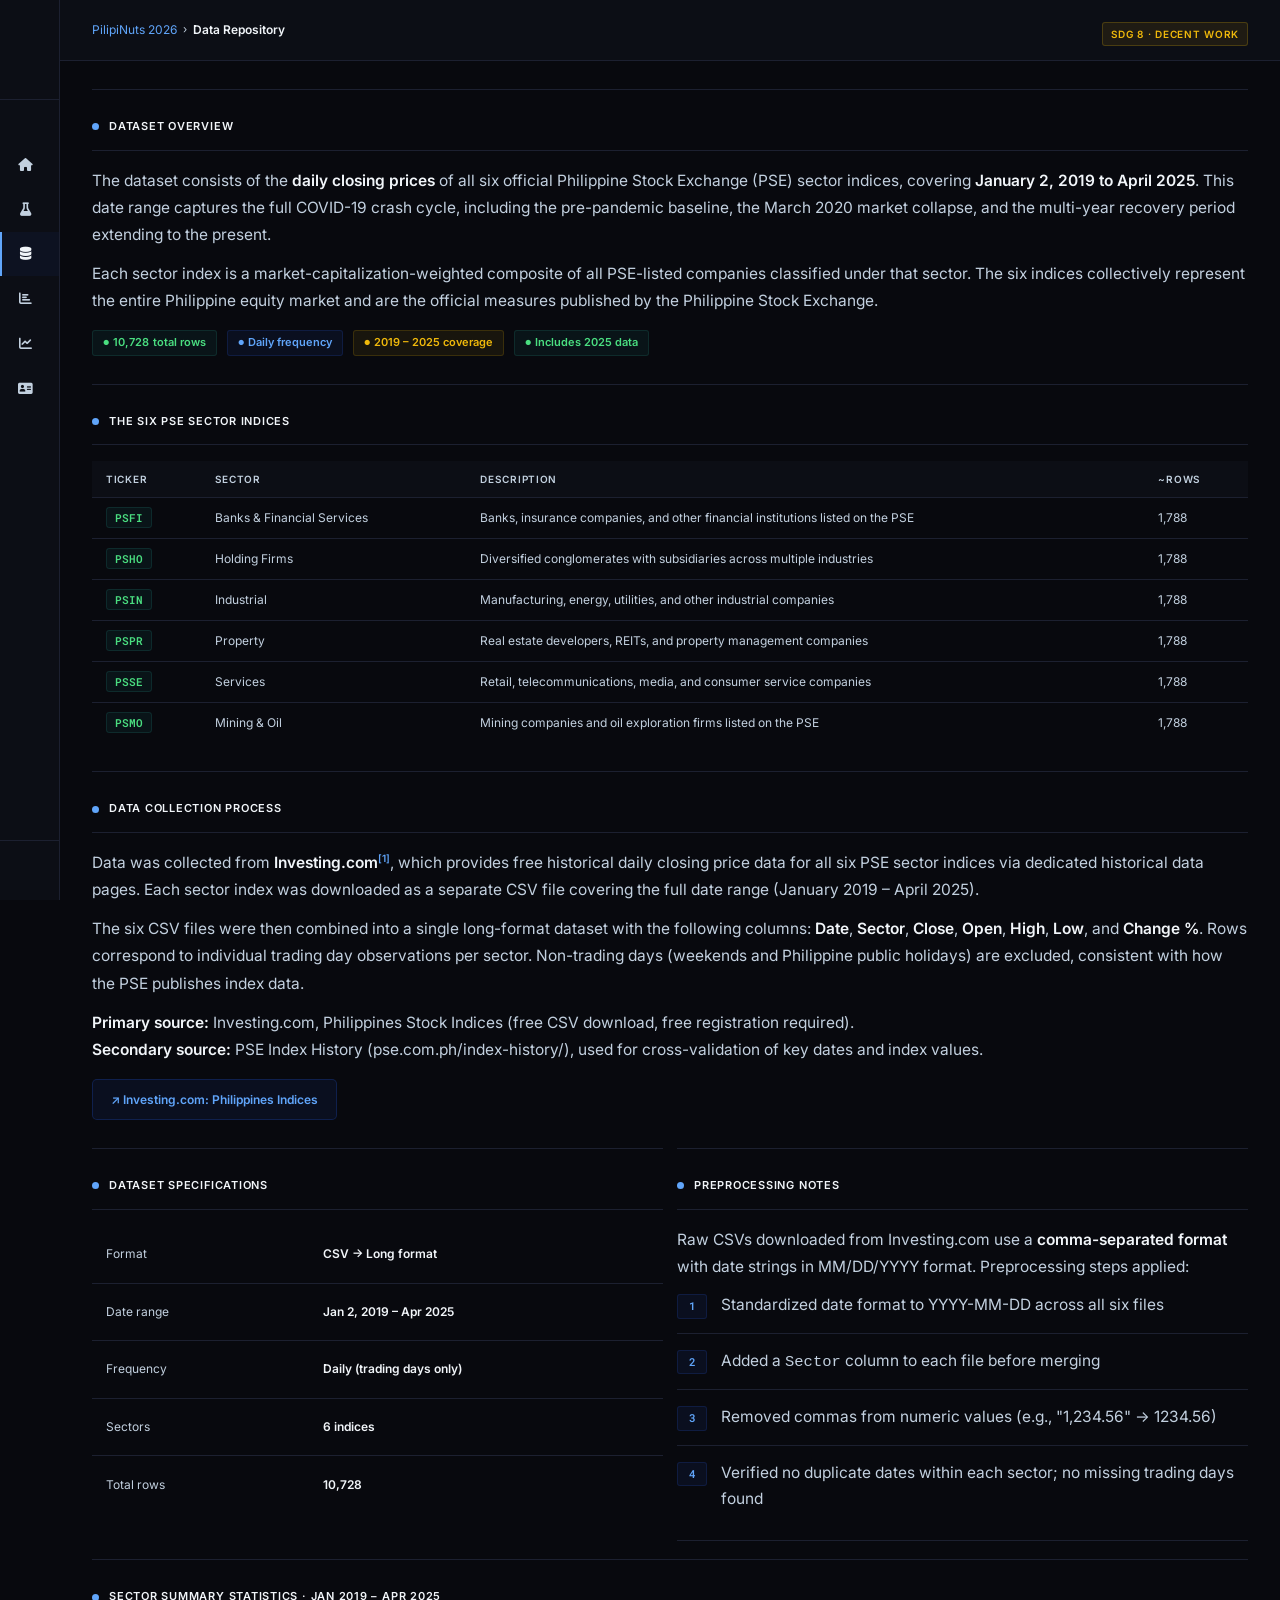
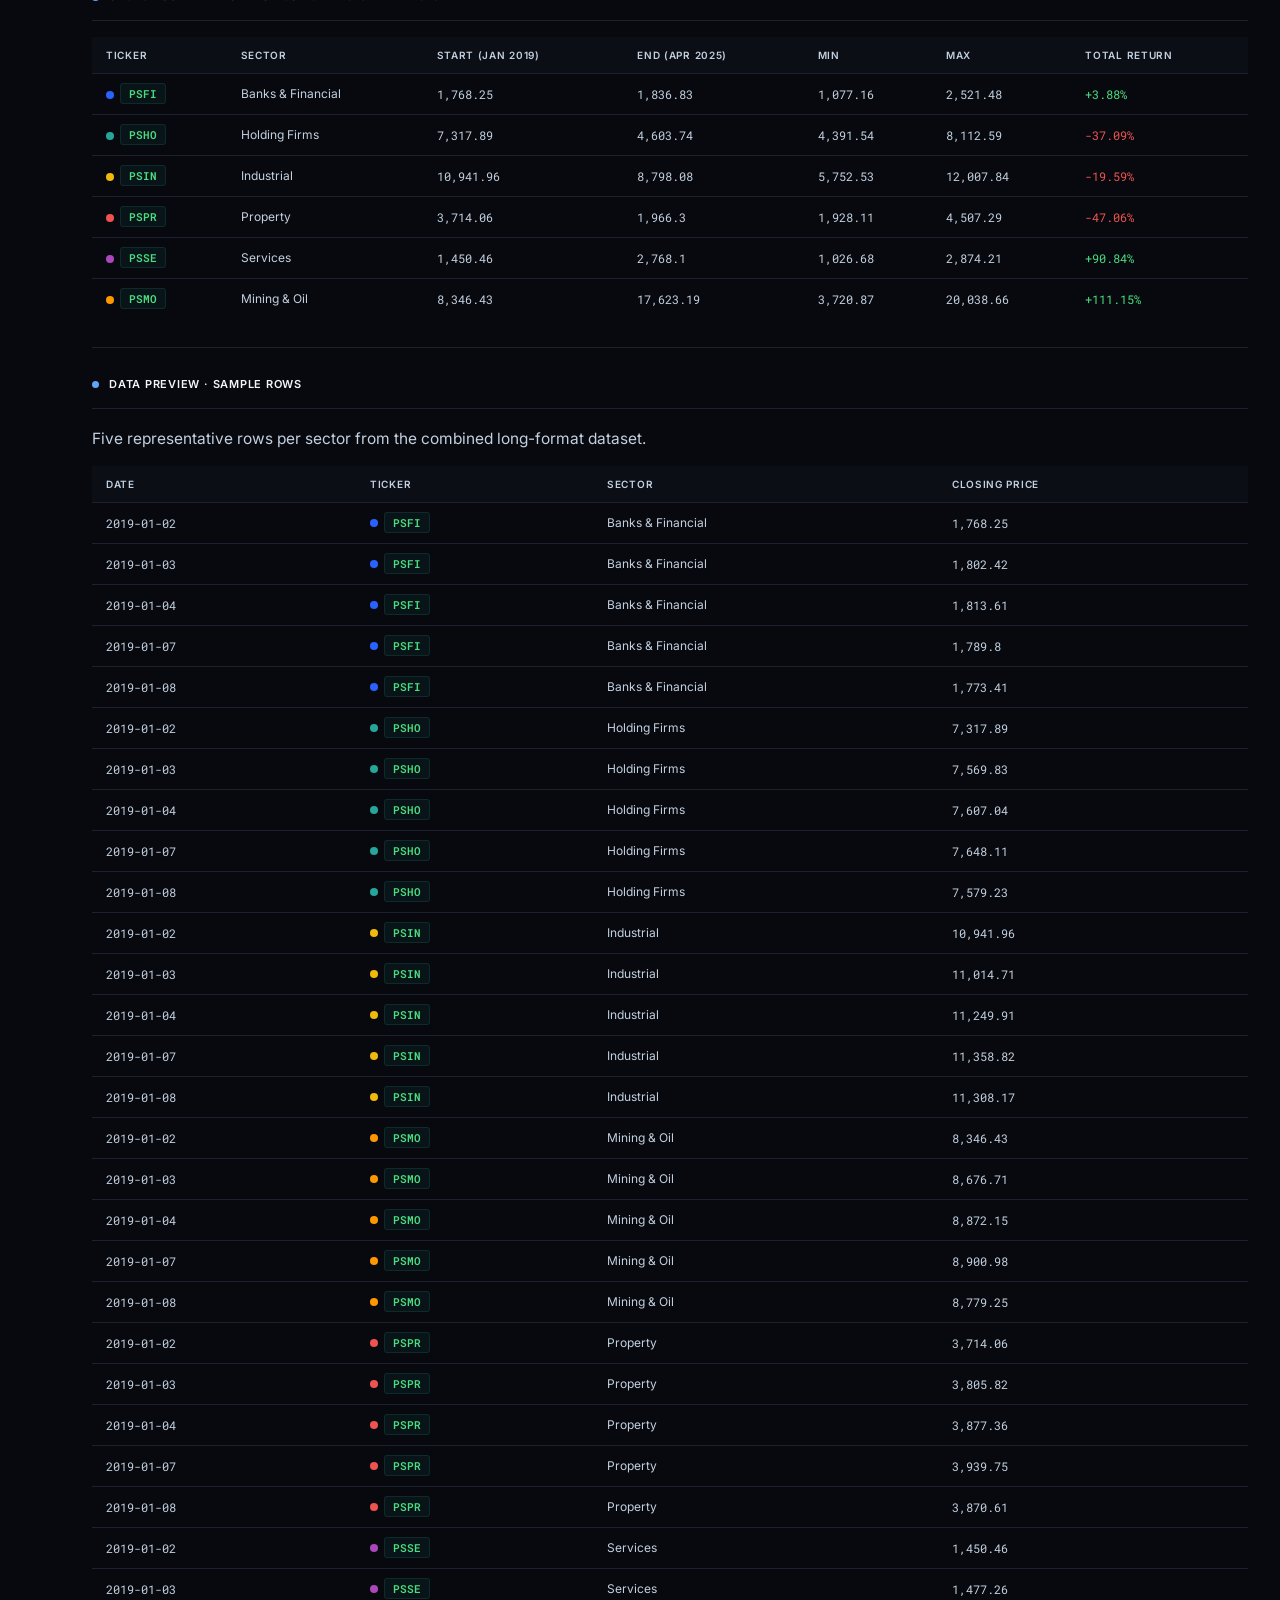
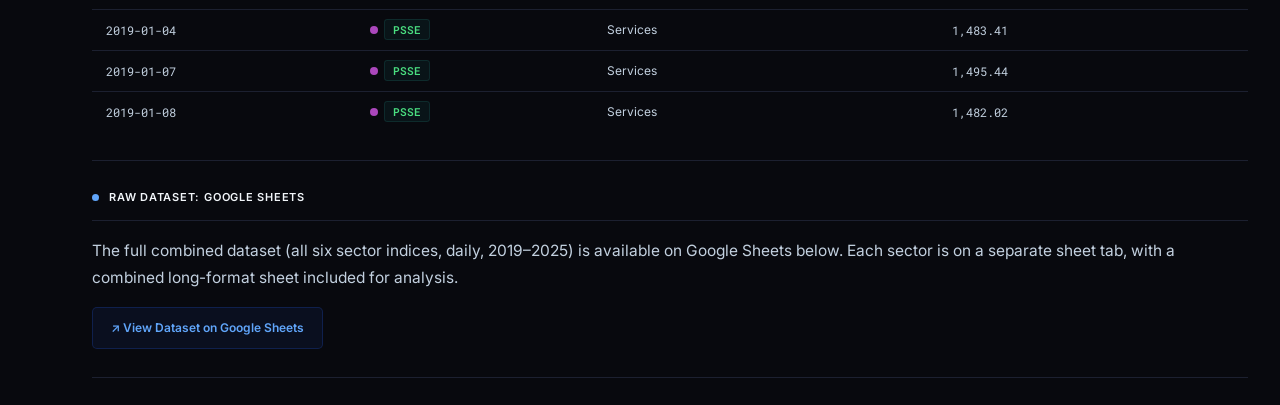
==== commit a923681c: "color updates" ====
--- a/data.html
+++ b/data.html
@@ -67,7 +67,7 @@
 
       <div class="content">
         <!-- Dataset Overview -->
-        <div class="card">
+        <div class="card card--open">
           <div class="card-header">
             <div class="card-dot blue"></div>
             <div class="card-title">Dataset Overview</div>
@@ -98,7 +98,7 @@
         </div>
 
         <!-- Sector Indices Table -->
-        <div class="card">
+        <div class="card card--open">
           <div class="card-header">
             <div class="card-dot blue"></div>
             <div class="card-title">The Six PSE Sector Indices</div>
@@ -171,7 +171,7 @@
         </div>
 
         <!-- Data Collection -->
-        <div class="card">
+        <div class="card card--open">
           <div class="card-header">
             <div class="card-dot blue"></div>
             <div class="card-title">Data Collection Process</div>
@@ -218,7 +218,7 @@
 
         <!-- Dataset Specs -->
         <div class="two-col">
-          <div class="card card--flex">
+          <div class="card card--flex card--open">
             <div class="card-header">
               <div class="card-dot blue"></div>
               <div class="card-title">Dataset Specifications</div>
@@ -263,7 +263,7 @@
             </table>
           </div>
 
-          <div class="card">
+          <div class="card card--open">
             <div class="card-header">
               <div class="card-dot blue"></div>
               <div class="card-title">Preprocessing Notes</div>
@@ -305,7 +305,7 @@
         </div>
 
         <!-- Sector Summary Stats Table -->
-        <div class="card">
+        <div class="card card--open">
           <div class="card-header">
             <div class="card-dot blue"></div>
             <div class="card-title">Sector Summary Statistics · Jan 2019 – Apr 2025</div>
@@ -329,7 +329,7 @@
         </div>
 
         <!-- Sample Rows Table -->
-        <div class="card">
+        <div class="card card--open">
           <div class="card-header">
             <div class="card-dot blue"></div>
             <div class="card-title">Data Preview · Sample Rows</div>
@@ -351,7 +351,7 @@
         </div>
 
         <!-- Google Sheet -->
-        <div class="card">
+        <div class="card card--open">
           <div class="card-header">
             <div class="card-dot blue"></div>
             <div class="card-title">Raw Dataset: Google Sheets</div>
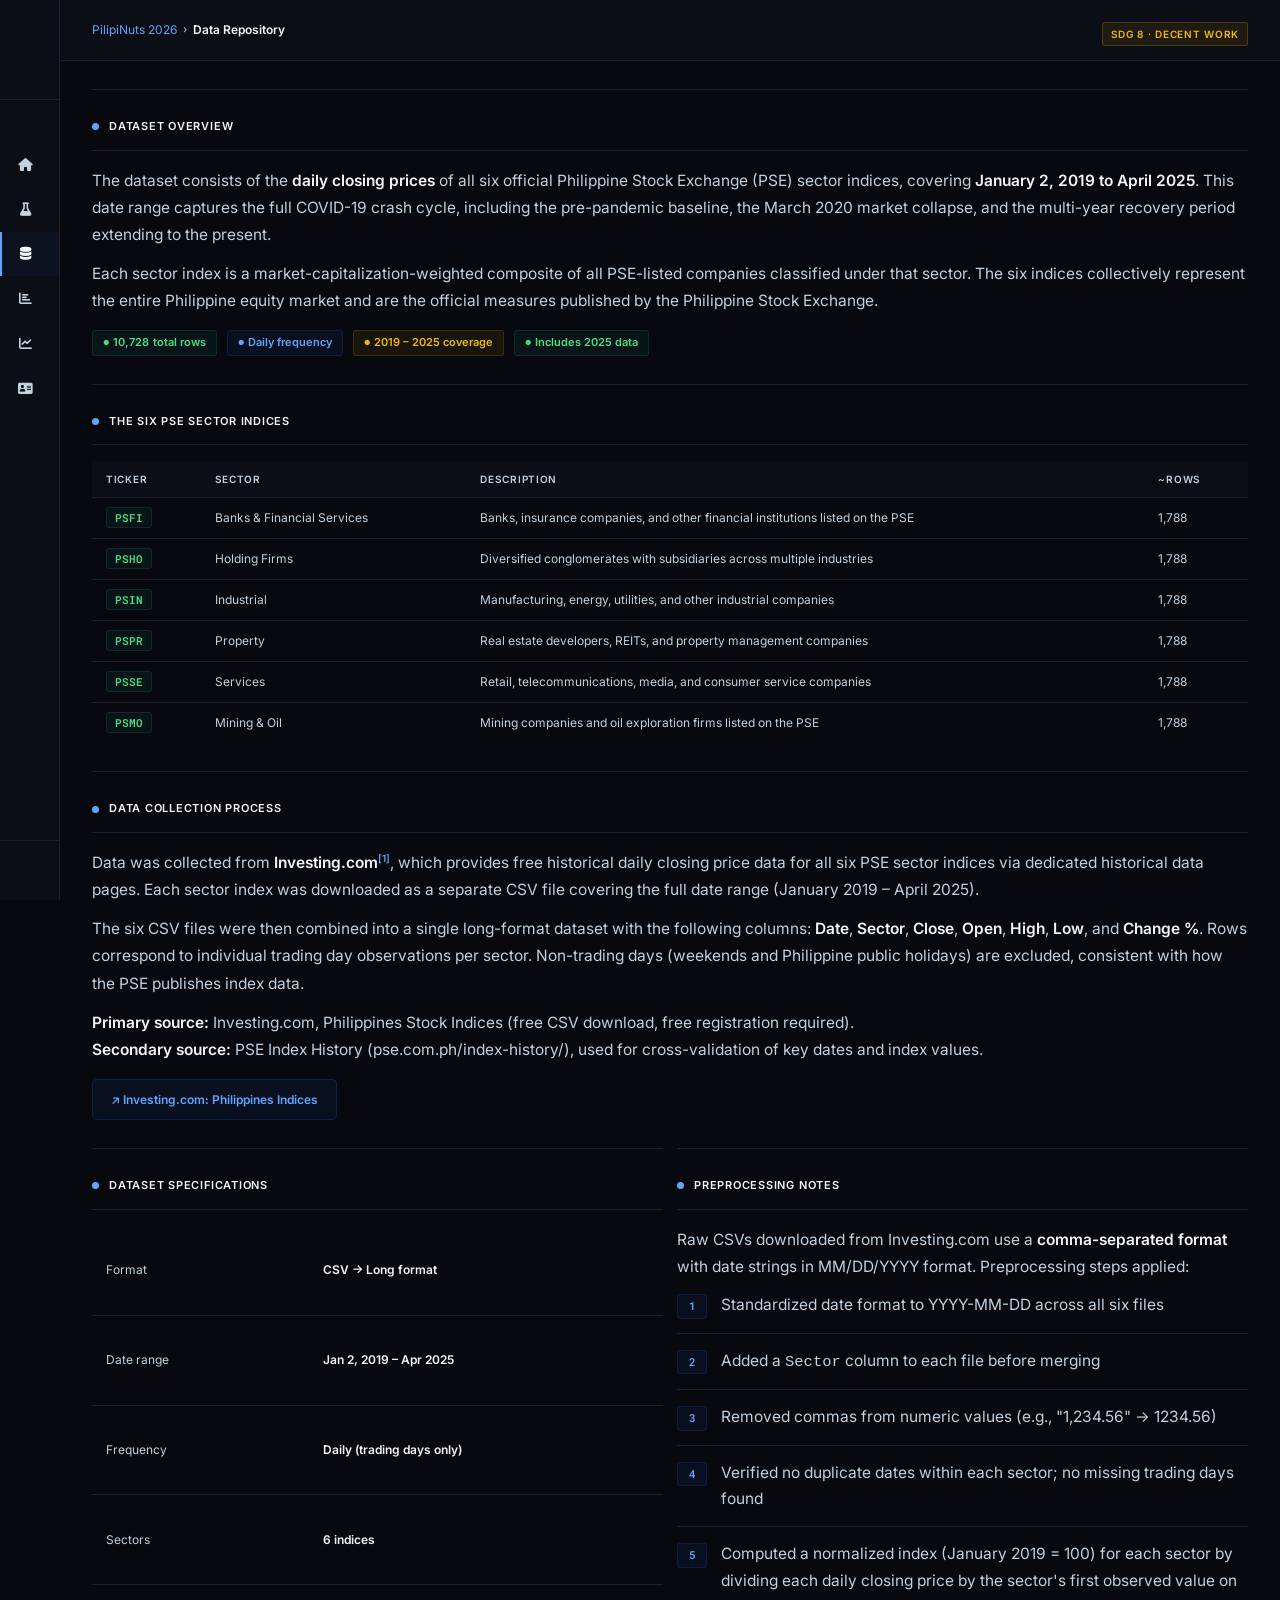
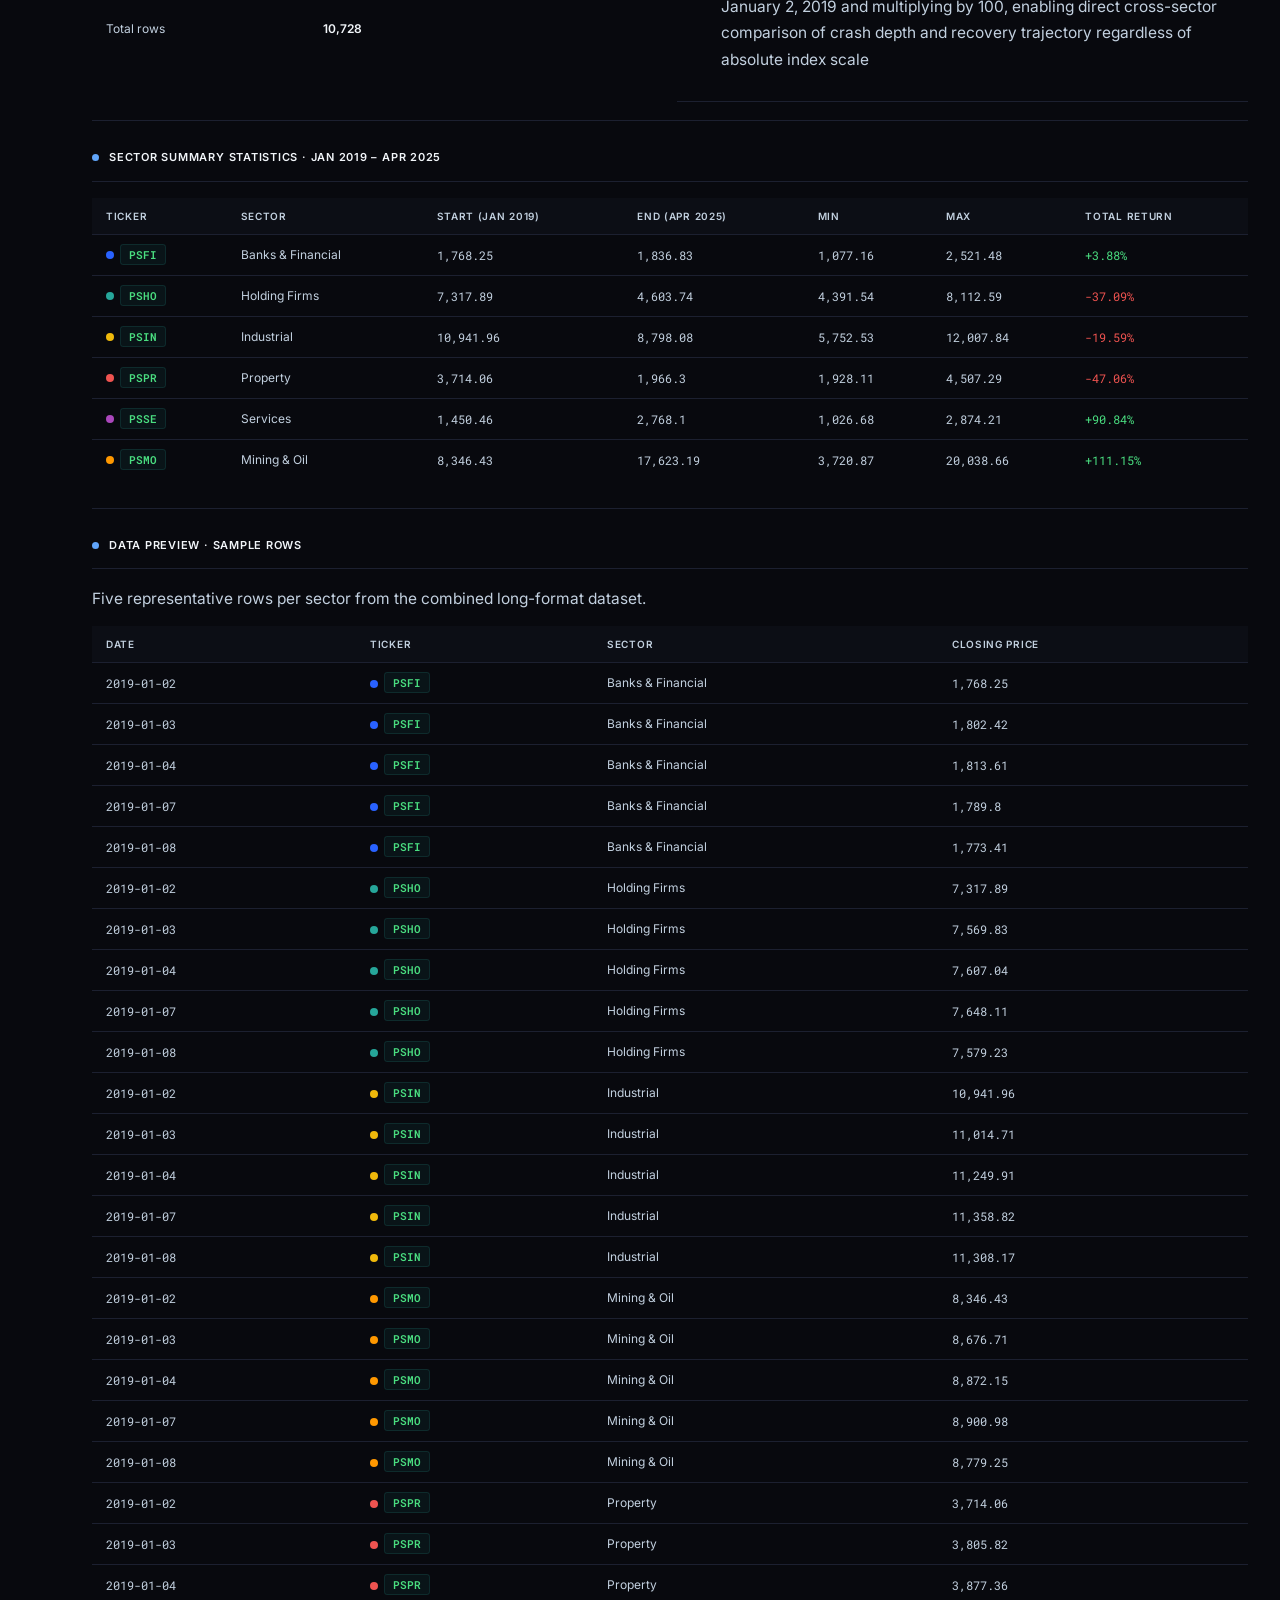
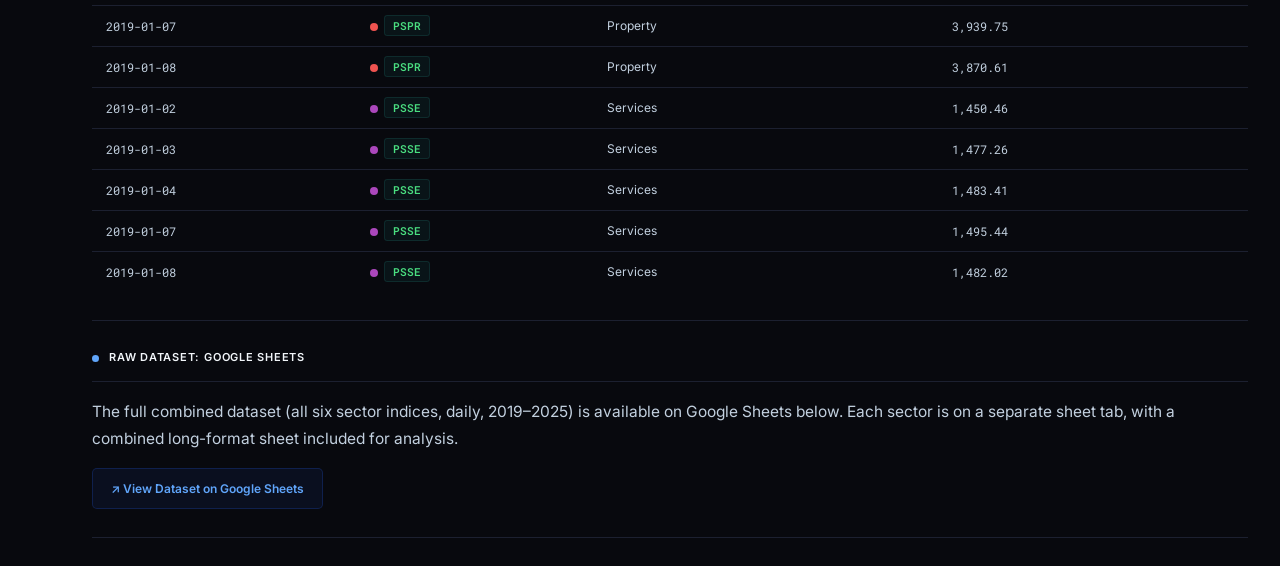
==== commit 83ac6b15: "content update" ====
--- a/data.html
+++ b/data.html
@@ -300,6 +300,15 @@
                   trading days found
                 </div>
               </li>
+              <li>
+                <span class="item-num">5</span>
+                <div class="item-body">
+                  Computed a normalized index (January 2019 = 100) for each sector by dividing
+                  each daily closing price by the sector's first observed value on January 2, 2019
+                  and multiplying by 100, enabling direct cross-sector comparison of crash depth
+                  and recovery trajectory regardless of absolute index scale
+                </div>
+              </li>
             </ul>
           </div>
         </div>
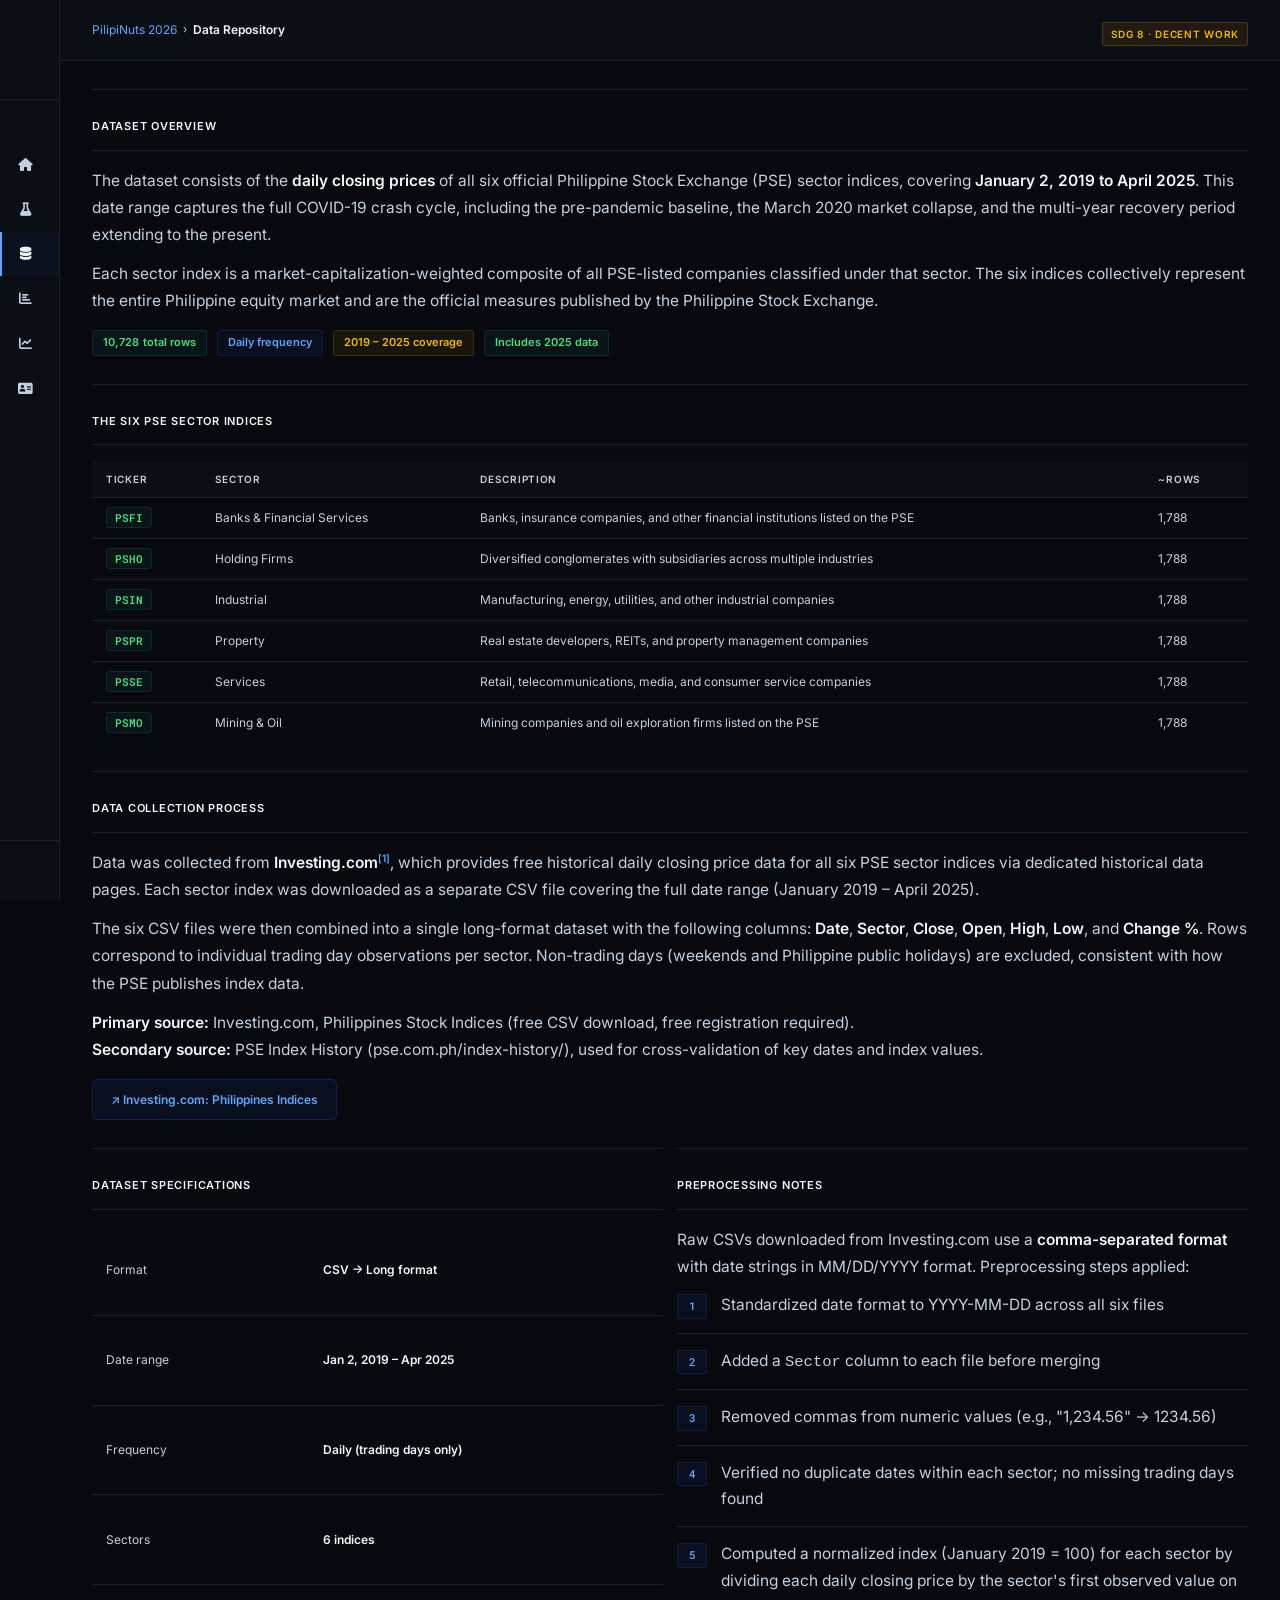
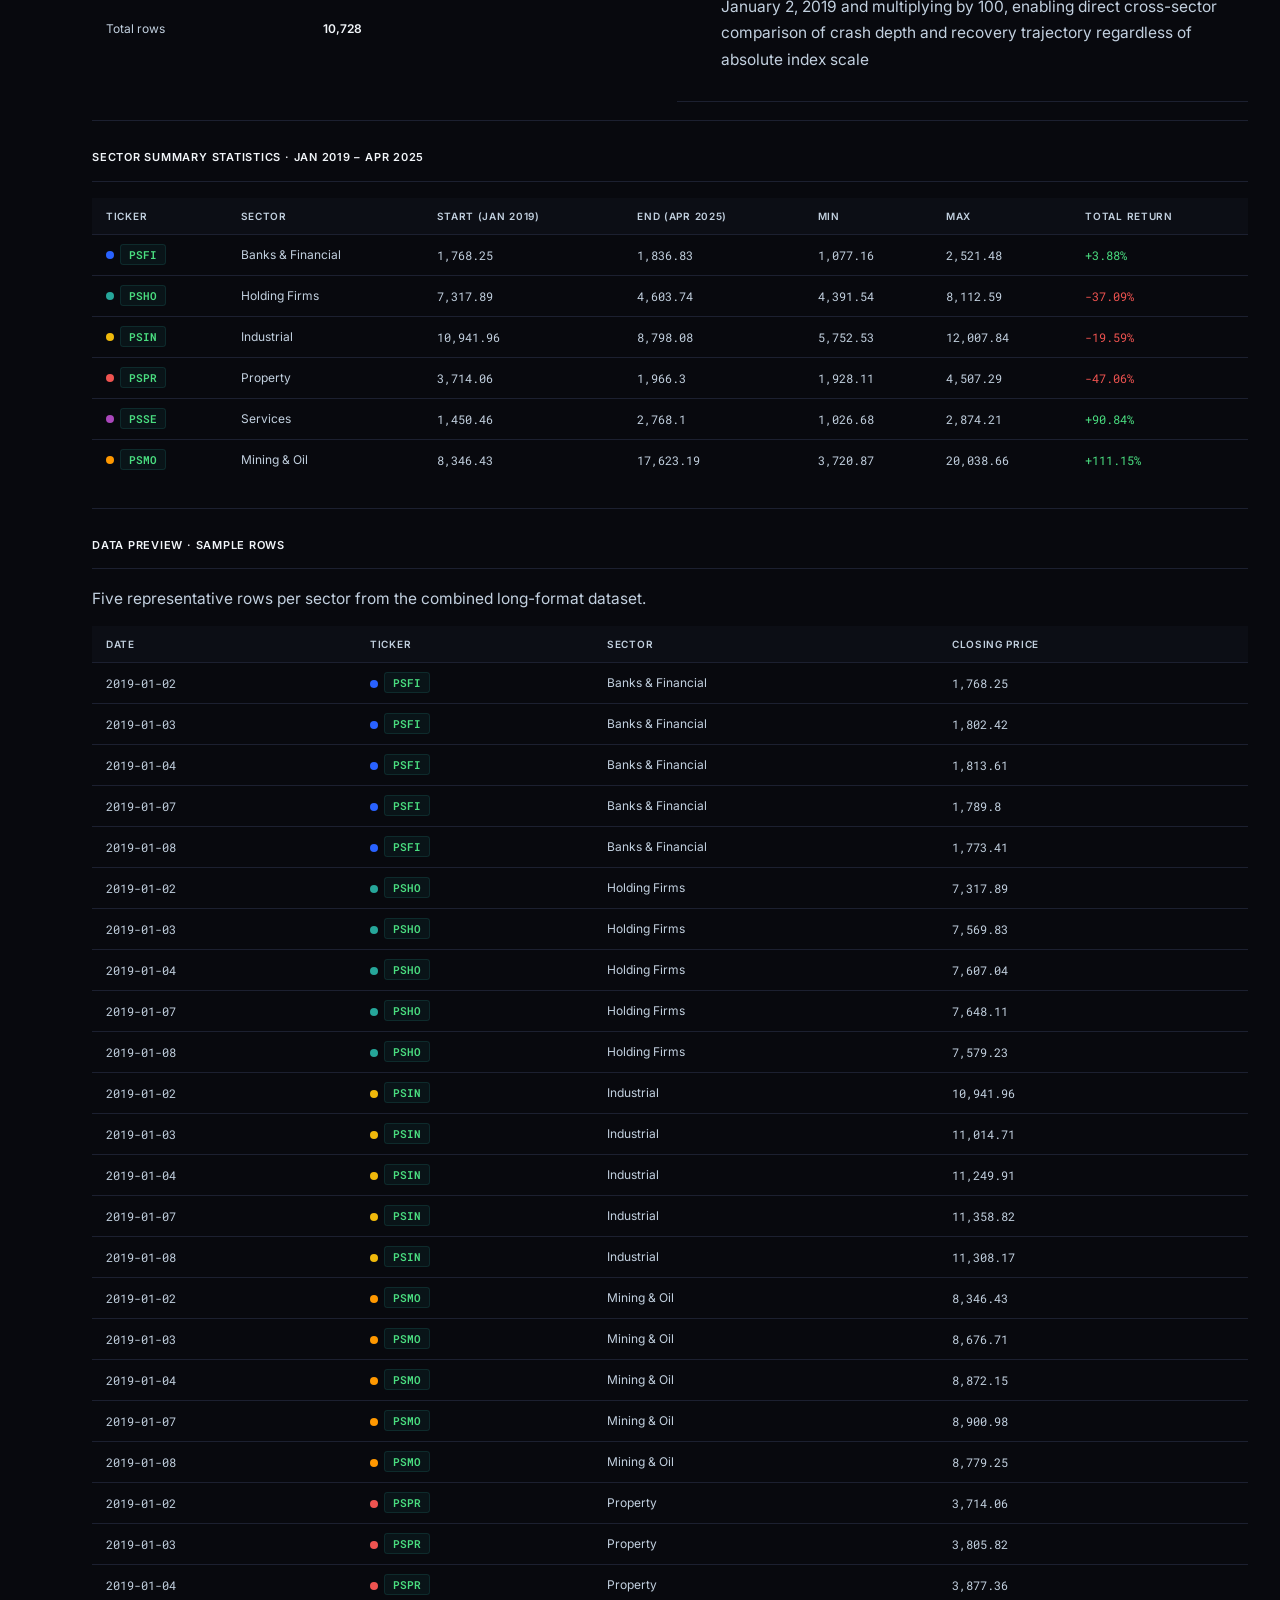
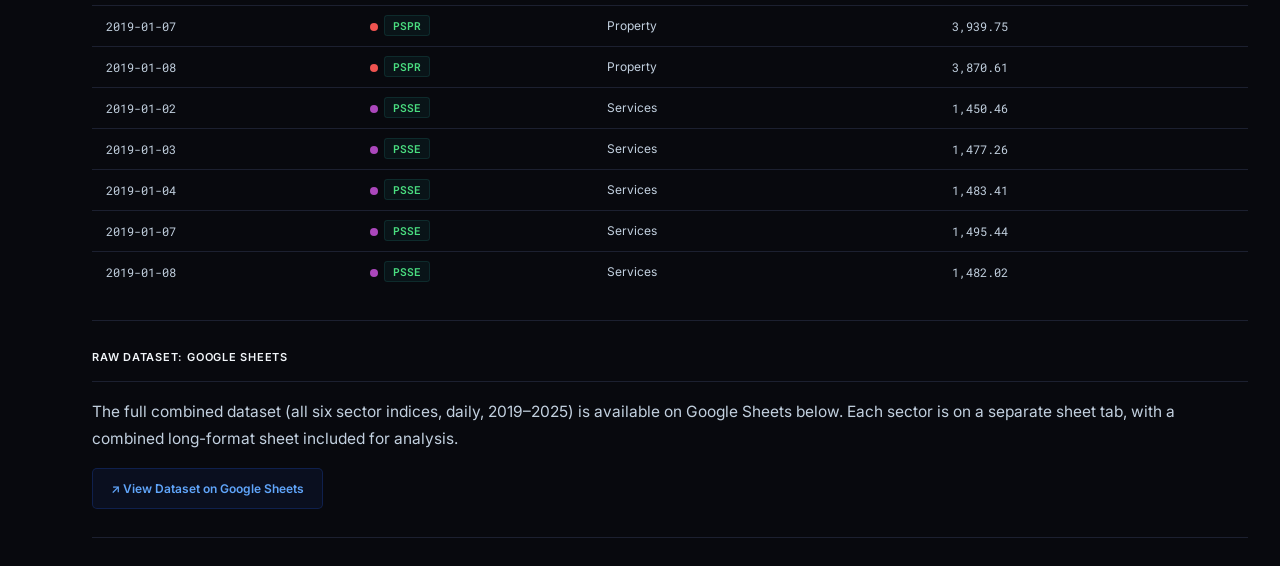
==== commit 7a34e354: "UI fixes" ====
--- a/data.html
+++ b/data.html
@@ -69,7 +69,7 @@
         <!-- Dataset Overview -->
         <div class="card card--open">
           <div class="card-header">
-            <div class="card-dot blue"></div>
+
             <div class="card-title">Dataset Overview</div>
           </div>
           <p>
@@ -100,7 +100,7 @@
         <!-- Sector Indices Table -->
         <div class="card card--open">
           <div class="card-header">
-            <div class="card-dot blue"></div>
+
             <div class="card-title">The Six PSE Sector Indices</div>
           </div>
           <table class="data-table">
@@ -173,7 +173,7 @@
         <!-- Data Collection -->
         <div class="card card--open">
           <div class="card-header">
-            <div class="card-dot blue"></div>
+
             <div class="card-title">Data Collection Process</div>
           </div>
           <p>
@@ -220,7 +220,7 @@
         <div class="two-col">
           <div class="card card--flex card--open">
             <div class="card-header">
-              <div class="card-dot blue"></div>
+  
               <div class="card-title">Dataset Specifications</div>
             </div>
             <table class="data-table data-table--fill">
@@ -265,7 +265,7 @@
 
           <div class="card card--open">
             <div class="card-header">
-              <div class="card-dot blue"></div>
+  
               <div class="card-title">Preprocessing Notes</div>
             </div>
             <p>
@@ -316,7 +316,7 @@
         <!-- Sector Summary Stats Table -->
         <div class="card card--open">
           <div class="card-header">
-            <div class="card-dot blue"></div>
+
             <div class="card-title">Sector Summary Statistics · Jan 2019 – Apr 2025</div>
           </div>
           <div style="overflow-x:auto;">
@@ -340,7 +340,7 @@
         <!-- Sample Rows Table -->
         <div class="card card--open">
           <div class="card-header">
-            <div class="card-dot blue"></div>
+
             <div class="card-title">Data Preview · Sample Rows</div>
           </div>
           <p style="margin-bottom:14px;">Five representative rows per sector from the combined long-format dataset.</p>
@@ -362,7 +362,7 @@
         <!-- Google Sheet -->
         <div class="card card--open">
           <div class="card-header">
-            <div class="card-dot blue"></div>
+
             <div class="card-title">Raw Dataset: Google Sheets</div>
           </div>
           <p>
--- a/css/style.css
+++ b/css/style.css
@@ -462,7 +462,6 @@
 .nav-card:hover {
   border-color: var(--accent-blue);
   background: #2962ff08;
-  transform: translateY(-2px);
 }
 
 .nav-card-label {
@@ -639,7 +638,6 @@
   border: 1px solid #f0b90b28;
 }
 
-.badge::before { content: '●'; font-size: 7px; }
 
 /* ── Link button ─────────────────────────────────────────── */
 
@@ -1062,31 +1060,14 @@
 /* ── Callout box ─────────────────────────────────────────── */
 
 .callout {
-  background: #2962ff08;
-  border: 1px solid #2962ff25;
   border-left: 3px solid var(--accent-blue);
-  border-radius: 0 6px 6px 0;
   padding: 12px 16px;
   margin-bottom: 16px;
 }
 
-.callout.green {
-  background: #26a69a08;
-  border-color: #26a69a25;
-  border-left-color: var(--accent-green);
-}
-
-.callout.gold {
-  background: #f0b90b08;
-  border-color: #f0b90b25;
-  border-left-color: var(--accent-gold);
-}
-
-.callout.red {
-  background: #ef535008;
-  border-color: #ef535025;
-  border-left-color: var(--accent-red);
-}
+.callout.green { border-left-color: var(--accent-green); }
+.callout.gold  { border-left-color: var(--accent-gold); }
+.callout.red   { border-left-color: var(--accent-red); }
 
 .callout-label {
   font-size: 10px;
@@ -1117,8 +1098,7 @@
 }
 
 a.callout.red:hover {
-  background: #ef535016;
-  box-shadow: inset 0 0 0 1px #ef535040;
+  border-left-color: var(--accent-red);
 }
 
 a.callout.red .callout-label::after {
@@ -1137,8 +1117,7 @@
 }
 
 a.callout.green:hover {
-  background: #26a69a16;
-  box-shadow: inset 0 0 0 1px #26a69a40;
+  border-left-color: var(--accent-green);
 }
 
 a.callout.green .callout-label::after {
@@ -1517,7 +1496,6 @@
 
 .home-stat:hover {
   border-color: var(--accent-blue);
-  transform: translateY(-2px);
 }
 
 .home-stat-icon {
@@ -1580,7 +1558,6 @@
 
 .preview-card:hover {
   border-color: var(--accent-blue);
-  transform: translateY(-2px);
 }
 
 .preview-card.featured {
@@ -1668,6 +1645,49 @@
 .preview-card.red  .preview-cta { color: var(--accent-red); }
 .preview-card.green .preview-cta { color: var(--accent-green); }
 .preview-card.gold  .preview-cta { color: var(--accent-gold); }
+
+/* ── Metrics strip ───────────────────────────────────────── */
+
+.metrics-strip {
+  display: flex;
+  align-items: center;
+  padding: 14px 0;
+  border-top: 1px solid var(--border);
+  border-bottom: 1px solid var(--border);
+  margin-bottom: 18px;
+  flex-wrap: wrap;
+  row-gap: 8px;
+}
+
+.metric-item {
+  display: flex;
+  align-items: center;
+  gap: 7px;
+  font-size: 12px;
+  color: var(--text-muted);
+  padding: 0 20px;
+  border-right: 1px solid var(--border);
+  white-space: nowrap;
+}
+
+.metric-item:first-child { padding-left: 0; }
+
+.metric-item .metric-val {
+  font-size: 13px;
+  font-weight: 600;
+  color: var(--text-primary);
+}
+
+a.metric-item {
+  margin-left: auto;
+  border-right: none;
+  color: var(--accent-blue);
+  font-weight: 600;
+  text-decoration: none;
+  padding-right: 0;
+}
+
+a.metric-item:hover { text-decoration: underline; }
 
 /* ── Homepage responsive ─────────────────────────────────── */
 
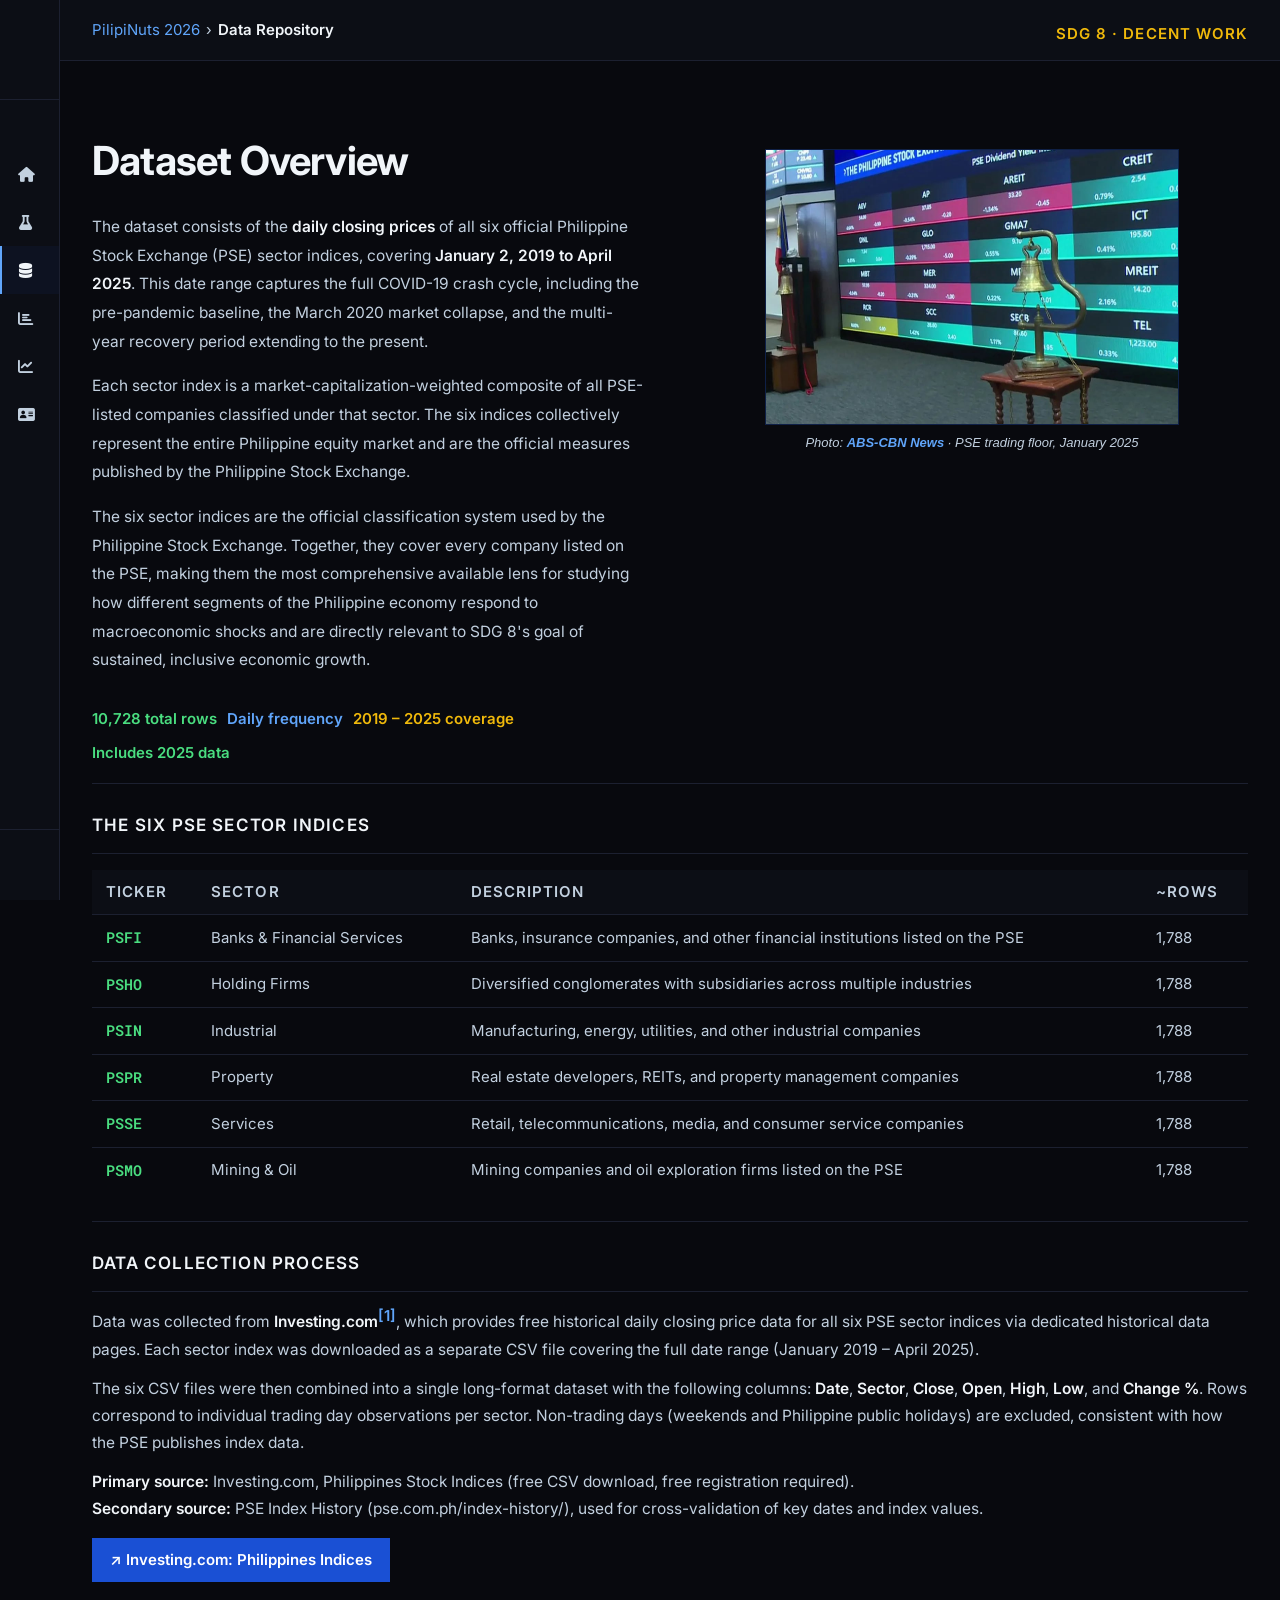
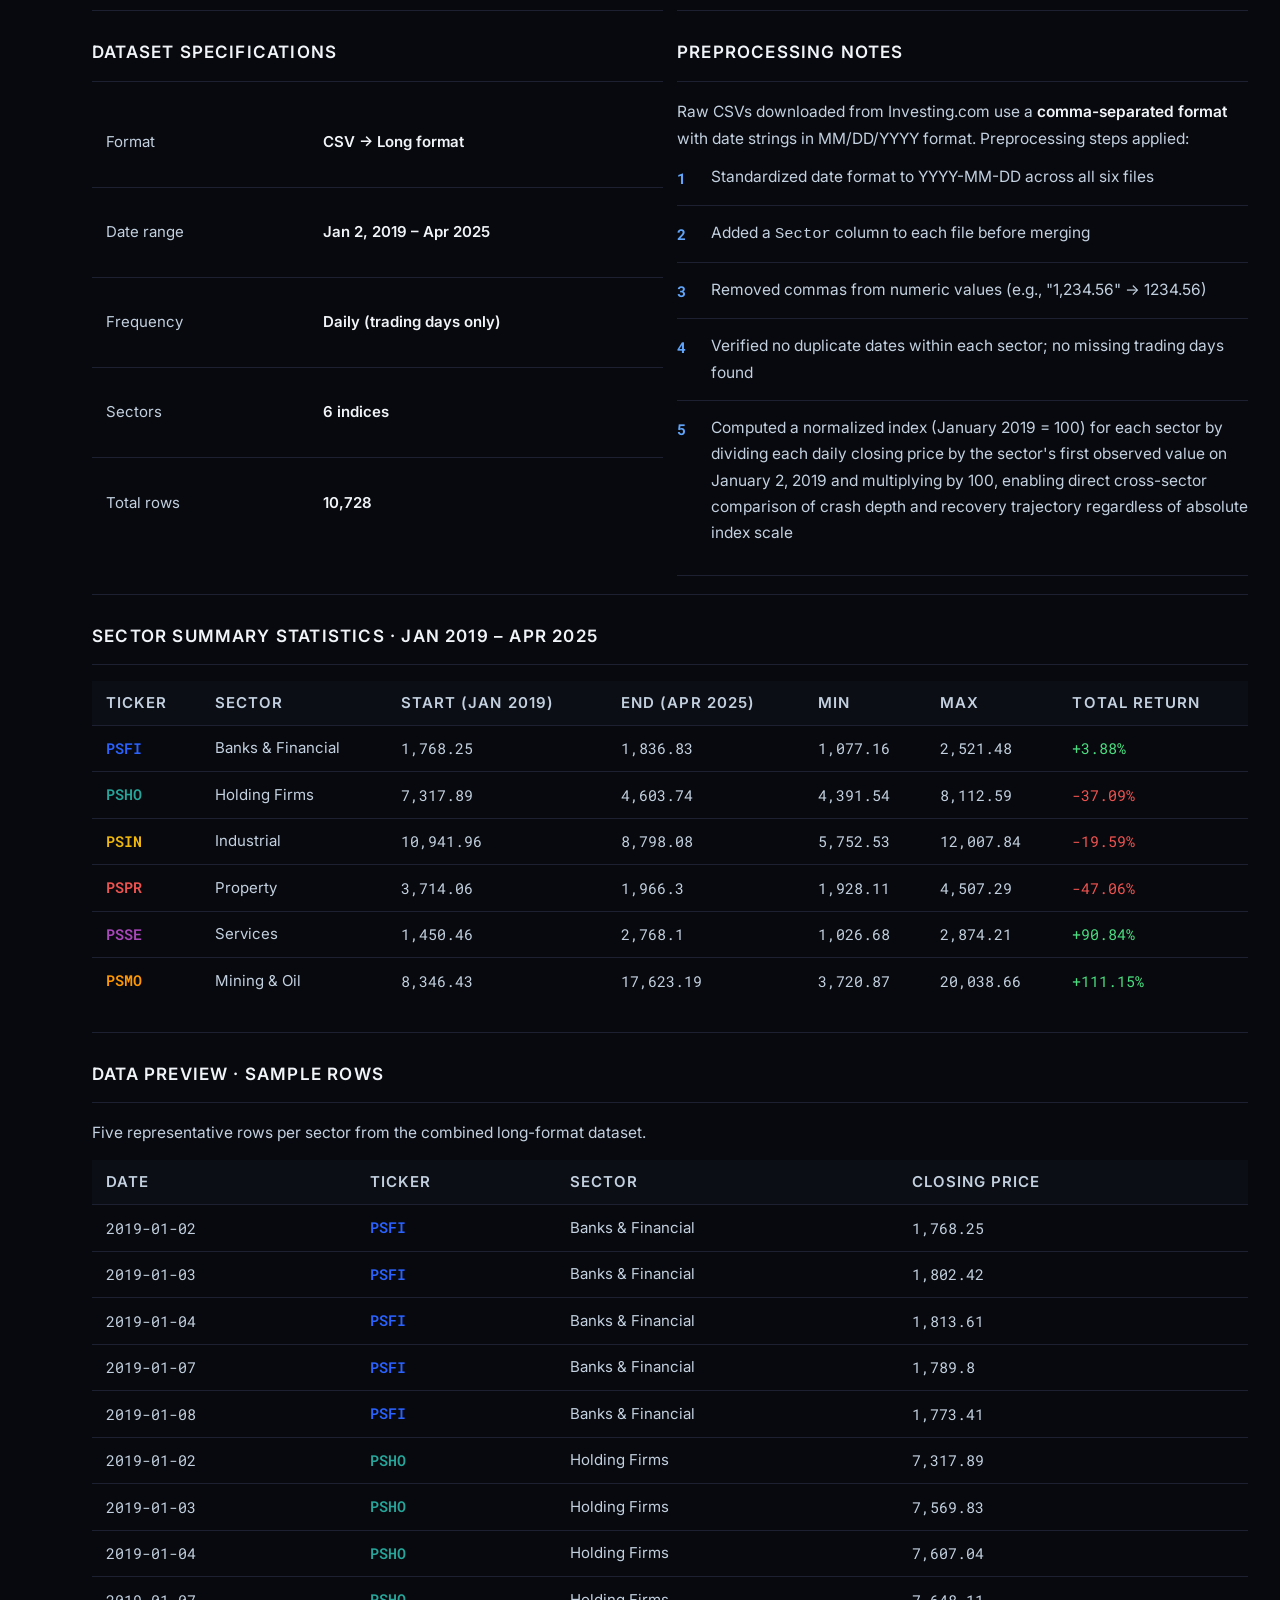
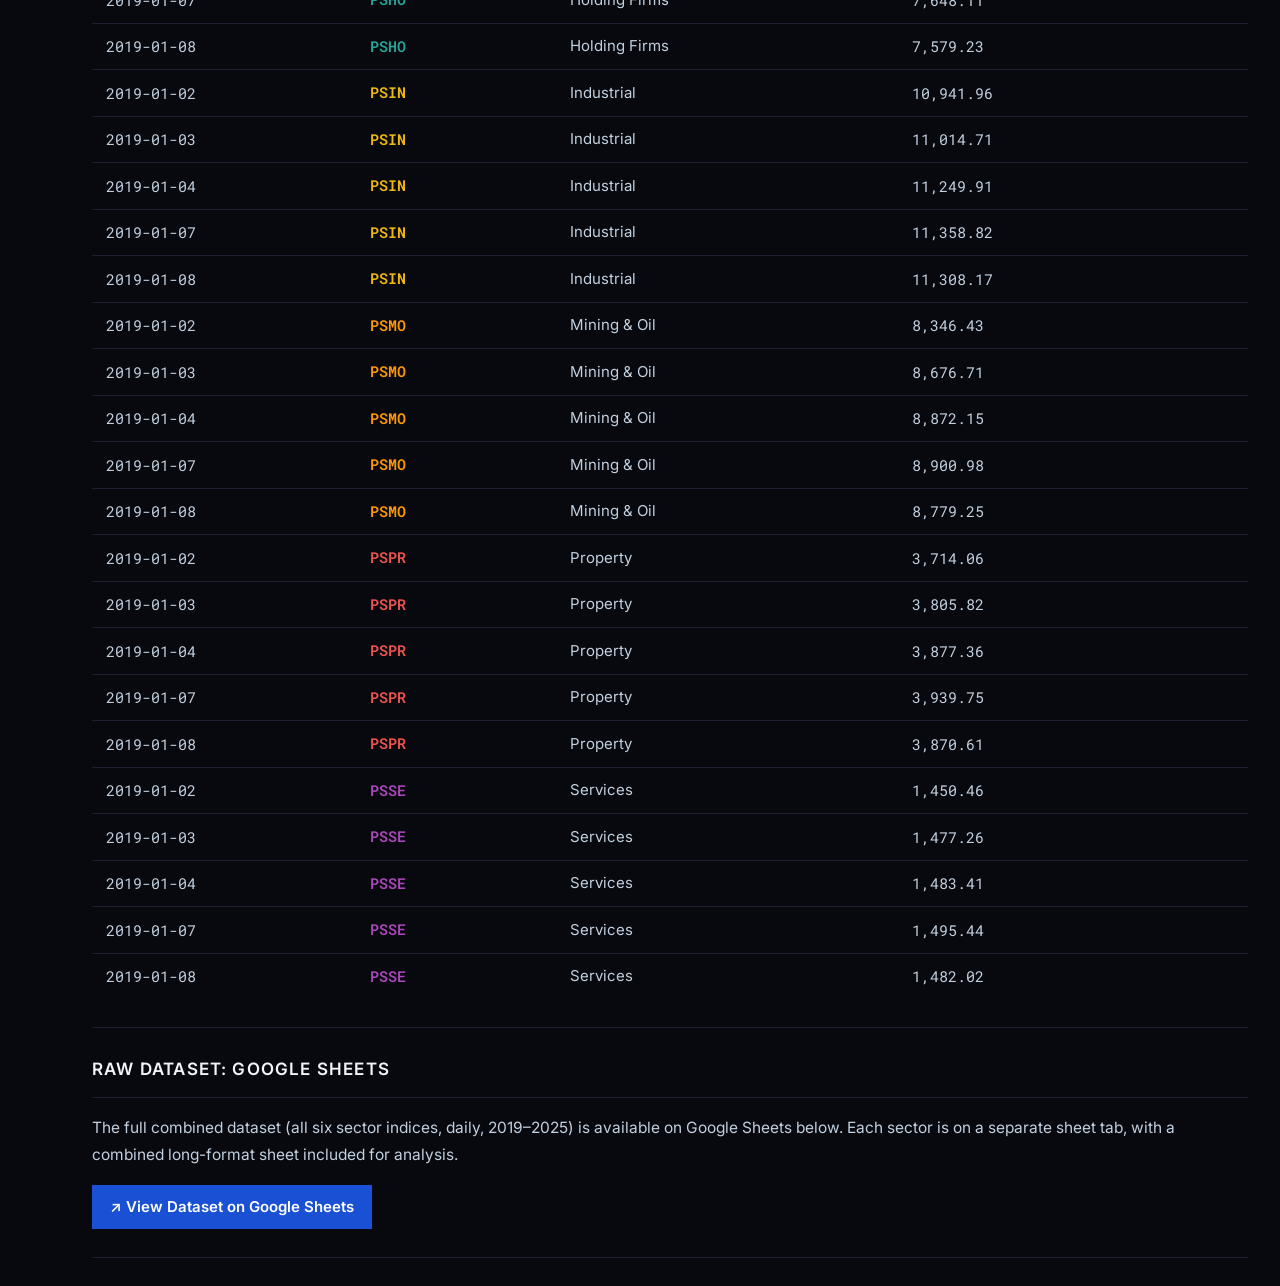
==== commit d018bbae: "Data page UI update" ====
--- a/data.html
+++ b/data.html
@@ -62,45 +62,59 @@
         <span class="crumb">PilipiNuts 2026</span>
         <span class="crumb-sep">›</span>
         <span class="crumb-active">Data Repository</span>
-        <span class="sdg-badge" style="margin-left: auto;">SDG 8 · Decent Work</span>
+        <span class="sdg-badge" style="margin-left: auto"
+          >SDG 8 · Decent Work</span
+        >
       </div>
 
       <div class="content">
-        <!-- Dataset Overview -->
-        <div class="card card--open">
-          <div class="card-header">
-
-            <div class="card-title">Dataset Overview</div>
-          </div>
-          <p>
-            The dataset consists of the <strong>daily closing prices</strong> of
-            all six official Philippine Stock Exchange (PSE) sector indices,
-            covering <strong>January 2, 2019 to April 2025</strong>. This date
-            range captures the full COVID-19 crash cycle, including the
-            pre-pandemic baseline, the March 2020 market collapse, and the
-            multi-year recovery period extending to the present.
-          </p>
-          <p>
-            Each sector index is a market-capitalization-weighted composite of
-            all PSE-listed companies classified under that sector. The six
-            indices collectively represent the entire Philippine equity market
-            and are the official measures published by the Philippine Stock
-            Exchange.
-          </p>
-          <div class="row mt-4">
-            <span class="badge green"
-              ><span data-stat="totalRows"></span> total rows</span
-            >
-            <span class="badge blue">Daily frequency</span>
-            <span class="badge gold">2019 – 2025 coverage</span>
-            <span class="badge green">Includes 2025 data</span>
+        <!-- Dataset Overview: two-column hero -->
+        <div class="research-hero-grid">
+          <div class="research-hero-text" style="justify-content:space-between;">
+            <h2 class="hero-title">Dataset Overview</h2>
+            <p>
+              The dataset consists of the
+              <strong>daily closing prices</strong> of all six official
+              Philippine Stock Exchange (PSE) sector indices, covering
+              <strong>January 2, 2019 to April 2025</strong>. This date range
+              captures the full COVID-19 crash cycle, including the pre-pandemic
+              baseline, the March 2020 market collapse, and the multi-year
+              recovery period extending to the present.
+            </p>
+            <p>
+              Each sector index is a market-capitalization-weighted composite of
+              all PSE-listed companies classified under that sector. The six
+              indices collectively represent the entire Philippine equity market
+              and are the official measures published by the Philippine Stock
+              Exchange.
+            </p>
+            <p>
+              The six sector indices are the official classification system used
+              by the Philippine Stock Exchange. Together, they cover every
+              company listed on the PSE, making them the most comprehensive
+              available lens for studying how different segments of the
+              Philippine economy respond to macroeconomic shocks and are
+              directly relevant to SDG 8's goal of sustained, inclusive economic
+              growth.
+            </p>
+            <div class="row mt-4">
+              <span class="badge green"
+                ><span data-stat="totalRows"></span> total rows</span
+              >
+              <span class="badge blue">Daily frequency</span>
+              <span class="badge gold">2019 – 2025 coverage</span>
+              <span class="badge green">Includes 2025 data</span>
+            </div>
+          </div>
+          <div style="display:flex; flex-direction:column; align-items:center; padding:12px 0;">
+            <img src="assets/PSEICrash.png" alt="Philippine Stock Exchange trading floor" style="width:75%; display:block; border:1px solid rgba(37,99,235,0.25);" />
+            <p style="width:75%; font-size:13px; color:var(--text-muted); margin-top:8px; line-height:1.5; font-style:italic; text-align:center;">Photo: <a href="https://www.abs-cbn.com/news/business/2025/1/24/psei-sees-third-weekly-loss-2251" target="_blank" style="font-size:13px; color:var(--accent-blue); font-weight:600; text-decoration:none;">ABS-CBN News</a> · PSE trading floor, January 2025</p>
           </div>
         </div>
 
         <!-- Sector Indices Table -->
         <div class="card card--open">
           <div class="card-header">
-
             <div class="card-title">The Six PSE Sector Indices</div>
           </div>
           <table class="data-table">
@@ -173,7 +187,6 @@
         <!-- Data Collection -->
         <div class="card card--open">
           <div class="card-header">
-
             <div class="card-title">Data Collection Process</div>
           </div>
           <p>
@@ -220,13 +233,12 @@
         <div class="two-col">
           <div class="card card--flex card--open">
             <div class="card-header">
-  
               <div class="card-title">Dataset Specifications</div>
             </div>
             <table class="data-table data-table--fill">
               <colgroup>
-                <col style="width: 38%">
-                <col>
+                <col style="width: 38%" />
+                <col />
               </colgroup>
               <tbody>
                 <tr>
@@ -265,7 +277,6 @@
 
           <div class="card card--open">
             <div class="card-header">
-  
               <div class="card-title">Preprocessing Notes</div>
             </div>
             <p>
@@ -303,9 +314,10 @@
               <li>
                 <span class="item-num">5</span>
                 <div class="item-body">
-                  Computed a normalized index (January 2019 = 100) for each sector by dividing
-                  each daily closing price by the sector's first observed value on January 2, 2019
-                  and multiplying by 100, enabling direct cross-sector comparison of crash depth
+                  Computed a normalized index (January 2019 = 100) for each
+                  sector by dividing each daily closing price by the sector's
+                  first observed value on January 2, 2019 and multiplying by
+                  100, enabling direct cross-sector comparison of crash depth
                   and recovery trajectory regardless of absolute index scale
                 </div>
               </li>
@@ -316,10 +328,11 @@
         <!-- Sector Summary Stats Table -->
         <div class="card card--open">
           <div class="card-header">
-
-            <div class="card-title">Sector Summary Statistics · Jan 2019 – Apr 2025</div>
-          </div>
-          <div style="overflow-x:auto;">
+            <div class="card-title">
+              Sector Summary Statistics · Jan 2019 – Apr 2025
+            </div>
+          </div>
+          <div style="overflow-x: auto">
             <table class="data-table">
               <thead>
                 <tr>
@@ -340,11 +353,13 @@
         <!-- Sample Rows Table -->
         <div class="card card--open">
           <div class="card-header">
-
             <div class="card-title">Data Preview · Sample Rows</div>
           </div>
-          <p style="margin-bottom:14px;">Five representative rows per sector from the combined long-format dataset.</p>
-          <div style="overflow-x:auto;">
+          <p style="margin-bottom: 14px">
+            Five representative rows per sector from the combined long-format
+            dataset.
+          </p>
+          <div style="overflow-x: auto">
             <table class="data-table">
               <thead>
                 <tr>
@@ -362,7 +377,6 @@
         <!-- Google Sheet -->
         <div class="card card--open">
           <div class="card-header">
-
             <div class="card-title">Raw Dataset: Google Sheets</div>
           </div>
           <p>
--- a/css/style.css
+++ b/css/style.css
@@ -26,7 +26,7 @@
   background: var(--bg-primary);
   color: var(--text-primary);
   font-family: 'Inter', sans-serif;
-  font-size: 13px;
+  font-size: 15px;
   display: flex;
   min-height: 100vh;
   line-height: 1.6;
@@ -112,13 +112,10 @@
 
 .sdg-badge {
   display: inline-block;
-  background: #f0b90b15;
   color: var(--accent-gold);
-  border: 1px solid #f0b90b35;
-  font-size: 10px;
-  font-weight: 600;
-  padding: 3px 8px;
-  border-radius: 3px;
+  font-size: 15px;
+  font-weight: 600;
+  padding: 0;
   margin-top: 8px;
   text-transform: uppercase;
   letter-spacing: 0.07em;
@@ -130,7 +127,7 @@
 }
 
 .nav-label {
-  font-size: 10px;
+  font-size: 15px;
   font-weight: 600;
   color: var(--text-muted);
   text-transform: uppercase;
@@ -147,7 +144,7 @@
   justify-content: center;
   color: var(--text-muted);
   text-decoration: none;
-  font-size: 13px;
+  font-size: 15px;
   font-weight: 500;
   border-left: 2px solid transparent;
   transition: color 0.15s, background 0.15s, border-color 0.15s, padding 0.25s ease;
@@ -182,13 +179,13 @@
 }
 
 .sidebar-footer .group-name {
-  font-size: 12px;
+  font-size: 15px;
   font-weight: 600;
   color: var(--text-primary);
 }
 
 .sidebar-footer .group-meta {
-  font-size: 11px;
+  font-size: 15px;
   color: var(--text-muted);
   margin-top: 2px;
 }
@@ -216,17 +213,17 @@
 }
 
 .topbar .crumb {
-  font-size: 12px;
+  font-size: 15px;
   color: var(--accent-blue);
 }
 
 .topbar .crumb-sep {
-  font-size: 11px;
+  font-size: 15px;
   color: var(--text-muted);
 }
 
 .topbar .crumb-active {
-  font-size: 12px;
+  font-size: 15px;
   font-weight: 600;
   color: var(--text-primary);
 }
@@ -241,7 +238,7 @@
 .card {
   background: var(--bg-card);
   border: 1px solid var(--border);
-  border-radius: 8px;
+  border-radius: 0;
   padding: 24px;
   margin-bottom: 18px;
 }
@@ -303,7 +300,7 @@
 .card-dot.red   { background: var(--accent-red); }
 
 .card-title {
-  font-size: 11px;
+  font-size: 17px;
   font-weight: 600;
   color: var(--text-primary);
   text-transform: uppercase;
@@ -327,22 +324,11 @@
 /* ── Hero card ───────────────────────────────────────────── */
 
 .hero-card {
-  background: linear-gradient(135deg, var(--bg-sidebar) 0%, var(--bg-card) 100%);
+  background: var(--bg-card);
   border: 1px solid var(--border);
-  border-radius: 8px;
+  border-radius: 0;
   padding: 40px;
   margin-bottom: 18px;
-  position: relative;
-  overflow: hidden;
-}
-
-.hero-card::after {
-  content: '';
-  position: absolute;
-  top: -80px; right: -80px;
-  width: 320px; height: 320px;
-  background: radial-gradient(circle, #2962ff0a 0%, transparent 65%);
-  pointer-events: none;
 }
 
 .hero-card--open {
@@ -373,13 +359,9 @@
   display: inline-flex;
   align-items: center;
   gap: 6px;
-  background: #f0b90b12;
   color: var(--accent-gold);
-  border: 1px solid #f0b90b30;
-  font-size: 10px;
+  font-size: 15px;
   font-weight: 700;
-  padding: 4px 12px;
-  border-radius: 4px;
   margin-bottom: 18px;
   text-transform: uppercase;
   letter-spacing: 0.08em;
@@ -414,12 +396,12 @@
 .stat-card {
   background: var(--bg-card);
   border: 1px solid var(--border);
-  border-radius: 8px;
+  border-radius: 0;
   padding: 18px 20px;
 }
 
 .stat-label {
-  font-size: 10px;
+  font-size: 15px;
   font-weight: 600;
   color: var(--text-muted);
   text-transform: uppercase;
@@ -437,7 +419,7 @@
 }
 
 .stat-sub {
-  font-size: 11px;
+  font-size: 15px;
   color: var(--text-muted);
 }
 
@@ -452,7 +434,7 @@
 .nav-card {
   background: var(--bg-card);
   border: 1px solid var(--border);
-  border-radius: 8px;
+  border-radius: 0;
   padding: 22px;
   text-decoration: none;
   display: block;
@@ -465,7 +447,7 @@
 }
 
 .nav-card-label {
-  font-size: 10px;
+  font-size: 15px;
   font-weight: 600;
   color: var(--accent-blue);
   text-transform: uppercase;
@@ -474,14 +456,14 @@
 }
 
 .nav-card-title {
-  font-size: 14px;
+  font-size: 15px;
   font-weight: 600;
   color: var(--text-primary);
   margin-bottom: 8px;
 }
 
 .nav-card-desc {
-  font-size: 12px;
+  font-size: 15px;
   color: var(--text-muted);
   line-height: 1.65;
 }
@@ -516,31 +498,17 @@
 
 .item-num {
   font-family: 'Roboto Mono', monospace;
-  font-size: 11px;
-  font-weight: 600;
-  color: var(--accent-blue);
-  background: #2962ff12;
-  border: 1px solid #2962ff28;
-  border-radius: 3px;
-  padding: 2px 8px;
-  min-width: 30px;
-  text-align: center;
+  font-size: 15px;
+  font-weight: 700;
+  color: var(--accent-blue);
+  min-width: 20px;
   height: fit-content;
   flex-shrink: 0;
   margin-top: 2px;
 }
 
-.item-num.red {
-  color: var(--accent-red);
-  background: #ef535012;
-  border-color: #ef535028;
-}
-
-.item-num.green {
-  color: var(--accent-green);
-  background: #4ade8012;
-  border-color: #4ade8028;
-}
+.item-num.red   { color: var(--accent-red); }
+.item-num.green { color: var(--accent-green); }
 
 .hero-card p {
   font-size: 15.5px;
@@ -577,7 +545,7 @@
   padding: 10px 14px;
   background: var(--bg-sidebar);
   color: var(--text-muted);
-  font-size: 10px;
+  font-size: 15px;
   font-weight: 600;
   text-transform: uppercase;
   letter-spacing: 0.07em;
@@ -588,7 +556,7 @@
   padding: 11px 14px;
   border-bottom: 1px solid var(--border);
   color: var(--text-muted);
-  font-size: 12px;
+  font-size: 15px;
   line-height: 1.5;
 }
 
@@ -598,13 +566,10 @@
 
 .ticker {
   font-family: 'Roboto Mono', monospace;
-  font-size: 11px;
+  font-size: 15px;
   font-weight: 600;
   color: var(--accent-green);
-  background: #26a69a12;
-  border: 1px solid #26a69a28;
-  border-radius: 3px;
-  padding: 2px 8px;
+  border-radius: 0;
   white-space: nowrap;
 }
 
@@ -614,29 +579,13 @@
   display: inline-flex;
   align-items: center;
   gap: 4px;
-  font-size: 11px;
-  font-weight: 600;
-  padding: 3px 10px;
-  border-radius: 3px;
-}
-
-.badge.green {
-  background: #26a69a12;
-  color: var(--accent-green);
-  border: 1px solid #26a69a28;
-}
-
-.badge.blue {
-  background: #2962ff12;
-  color: var(--accent-blue);
-  border: 1px solid #2962ff28;
-}
-
-.badge.gold {
-  background: #f0b90b12;
-  color: var(--accent-gold);
-  border: 1px solid #f0b90b28;
-}
+  font-size: 15px;
+  font-weight: 600;
+}
+
+.badge.green { color: var(--accent-green); }
+.badge.blue  { color: var(--accent-blue); }
+.badge.gold  { color: var(--accent-gold); }
 
 
 /* ── Link button ─────────────────────────────────────────── */
@@ -645,21 +594,20 @@
   display: inline-flex;
   align-items: center;
   gap: 8px;
-  background: #2962ff12;
-  color: var(--accent-blue);
-  border: 1px solid #2962ff35;
-  border-radius: 5px;
+  background: #1a50d4;
+  color: #fff;
+  border: none;
+  border-radius: 0;
   padding: 10px 18px;
-  font-size: 12px;
+  font-size: 15px;
   font-weight: 600;
   text-decoration: none;
-  transition: background 0.15s, border-color 0.15s;
+  transition: filter 0.15s;
   font-family: 'Inter', sans-serif;
 }
 
 .link-btn:hover {
-  background: #2962ff20;
-  border-color: var(--accent-blue);
+  filter: brightness(1.15);
 }
 
 .link-btn.disabled {
@@ -732,7 +680,7 @@
 }
 
 .team-role {
-  font-size: 12px;
+  font-size: 15px;
   color: var(--text-muted);
   margin-bottom: 18px;
 }
@@ -757,7 +705,7 @@
   align-items: center;
   padding: 8px 0;
   border-bottom: 1px solid var(--border);
-  font-size: 12px;
+  font-size: 15px;
 }
 
 .team-info-row:last-child { border-bottom: none; }
@@ -795,7 +743,7 @@
 .nav-icon {
   width: 16px;
   text-align: center;
-  font-size: 13px;
+  font-size: 15px;
   flex-shrink: 0;
   color: inherit;
 }
@@ -820,24 +768,24 @@
 
 .hero-strip-step {
   font-family: 'Roboto Mono', monospace;
-  font-size: 10px;
+  font-size: 15px;
   font-weight: 600;
   color: var(--accent-blue);
   background: #2962ff12;
   border: 1px solid #2962ff28;
-  border-radius: 3px;
+  border-radius: 0;
   padding: 2px 8px;
   white-space: nowrap;
 }
 
 .hero-strip-text {
-  font-size: 12px;
+  font-size: 15px;
   color: var(--text-muted);
   flex: 1;
 }
 
 .hero-strip-arrow {
-  font-size: 14px;
+  font-size: 15px;
   color: var(--accent-blue);
   margin-left: auto;
 }
@@ -851,7 +799,7 @@
   gap: 16px;
   background: var(--bg-card);
   border: 1px solid var(--border);
-  border-radius: 8px;
+  border-radius: 0;
   padding: 13px 22px;
   margin-bottom: 18px;
   text-decoration: none;
@@ -864,12 +812,12 @@
 }
 
 .stat-cta-text {
-  font-size: 12px;
+  font-size: 15px;
   color: var(--text-muted);
 }
 
 .stat-cta-link {
-  font-size: 12px;
+  font-size: 15px;
   font-weight: 600;
   color: var(--accent-blue);
   white-space: nowrap;
@@ -888,9 +836,9 @@
 .viz-tab {
   background: none;
   border: 1px solid var(--border);
-  border-radius: 4px;
-  color: var(--text-muted);
-  font-size: 12px;
+  border-radius: 0;
+  color: var(--text-muted);
+  font-size: 15px;
   font-weight: 600;
   padding: 7px 14px;
   cursor: pointer;
@@ -916,7 +864,7 @@
 
 .viz-img {
   width: 100%;
-  border-radius: 6px;
+  border-radius: 0;
   display: block;
   background: var(--bg-primary);
   min-height: 200px;
@@ -933,7 +881,7 @@
 }
 
 .viz-caption {
-  font-size: 12px;
+  font-size: 15px;
   color: var(--text-muted);
   line-height: 1.65;
   flex: 1;
@@ -944,22 +892,21 @@
   display: inline-flex;
   align-items: center;
   gap: 6px;
-  background: #2962ff12;
-  color: var(--accent-blue);
-  border: 1px solid #2962ff35;
-  border-radius: 4px;
+  background: #1a50d4;
+  color: #fff;
+  border: none;
+  border-radius: 0;
   padding: 8px 14px;
-  font-size: 12px;
+  font-size: 15px;
   font-weight: 600;
   text-decoration: none;
   white-space: nowrap;
   flex-shrink: 0;
-  transition: background 0.15s, border-color 0.15s;
+  transition: filter 0.15s;
 }
 
 .viz-cta:hover {
-  background: #2962ff20;
-  border-color: var(--accent-blue);
+  filter: brightness(1.15);
 }
 
 /* ── Inline highlight styles ─────────────────────────────── */
@@ -984,7 +931,7 @@
 /* ── Citation & references ───────────────────────────────── */
 
 .cite {
-  font-size: 10px;
+  font-size: 15px;
   color: var(--accent-blue);
   font-weight: 600;
   vertical-align: super;
@@ -1001,7 +948,7 @@
   gap: 10px;
   padding: 8px 0;
   border-bottom: 1px solid var(--border);
-  font-size: 14px;
+  font-size: 15px;
   color: var(--text-muted);
   line-height: 1.6;
 }
@@ -1010,7 +957,7 @@
 
 .ref-num {
   font-family: 'Roboto Mono', monospace;
-  font-size: 10px;
+  font-size: 15px;
   color: var(--accent-blue);
   font-weight: 600;
   min-width: 22px;
@@ -1032,23 +979,21 @@
   flex-direction: column;
   gap: 6px;
   margin-top: 12px;
-  padding: 12px 16px;
-  background: #2962ff06;
-  border: 1px solid #2962ff20;
-  border-radius: 6px;
+  padding: 10px 16px;
+  border-left: 3px solid var(--accent-blue);
 }
 
 .hyp-row {
   display: flex;
   gap: 10px;
   align-items: baseline;
-  font-size: 14px;
+  font-size: 15px;
   line-height: 1.6;
 }
 
 .hyp-label {
   font-family: 'Roboto Mono', monospace;
-  font-size: 11px;
+  font-size: 15px;
   font-weight: 700;
   color: var(--accent-blue);
   flex-shrink: 0;
@@ -1070,7 +1015,7 @@
 .callout.red   { border-left-color: var(--accent-red); }
 
 .callout-label {
-  font-size: 10px;
+  font-size: 15px;
   font-weight: 700;
   text-transform: uppercase;
   letter-spacing: 0.08em;
@@ -1083,7 +1028,7 @@
 .callout.red   .callout-label { color: var(--accent-red); }
 
 .callout p {
-  font-size: 14px;
+  font-size: 15px;
   color: var(--text-muted);
   margin: 0;
   line-height: 1.6;
@@ -1176,13 +1121,9 @@
 
 .why-num {
   font-family: 'Roboto Mono', monospace;
-  font-size: 11px;
+  font-size: 15px;
   font-weight: 700;
   color: var(--accent-blue);
-  background: #2962ff12;
-  border: 1px solid #2962ff28;
-  border-radius: 3px;
-  padding: 2px 8px;
   height: fit-content;
   flex-shrink: 0;
   margin-top: 1px;
@@ -1274,7 +1215,7 @@
 .research-item-head strong {
   color: var(--text-primary);
   font-weight: 600;
-  font-size: 14px;
+  font-size: 15px;
   line-height: 1.4;
   padding-top: 3px;
 }
@@ -1340,7 +1281,7 @@
   .stat-grid  { grid-template-columns: repeat(2, 1fr); gap: 10px; }
   .two-col    { grid-template-columns: 1fr; }
 
-  .viz-tab    { font-size: 11px; padding: 6px 10px; }
+  .viz-tab    { font-size: 15px; padding: 6px 10px; }
   .viz-footer { flex-direction: column; align-items: flex-start; gap: 10px; }
 
   .card       { padding: 16px; overflow-x: auto; }
@@ -1351,7 +1292,7 @@
 @media (max-width: 480px) {
   .stat-grid  { grid-template-columns: 1fr 1fr; }
   .hero-title { font-size: 15px; }
-  .viz-tab    { font-size: 10px; padding: 5px 8px; }
+  .viz-tab    { font-size: 15px; padding: 5px 8px; }
   .stat-cta-strip { flex-direction: column; align-items: flex-start; gap: 6px; }
 }
 
@@ -1403,7 +1344,7 @@
   border-top: 1px solid var(--border);
   text-decoration: none;
   color: var(--text-muted);
-  font-size: 12px;
+  font-size: 15px;
   transition: color 0.15s;
 }
 
@@ -1418,13 +1359,9 @@
 
 .home-cta-step {
   font-family: 'Roboto Mono', monospace;
-  font-size: 10px;
+  font-size: 15px;
   font-weight: 700;
   color: var(--accent-blue);
-  background: rgba(37,99,235,0.1);
-  border: 1px solid rgba(37,99,235,0.2);
-  border-radius: 3px;
-  padding: 2px 8px;
   white-space: nowrap;
 }
 
@@ -1432,7 +1369,7 @@
 
 .home-cta-arrow {
   color: var(--accent-blue);
-  font-size: 14px;
+  font-size: 15px;
 }
 
 .home-cta-desc {
@@ -1450,27 +1387,18 @@
   padding: 12px 0;
 }
 
-.home-hero-glow {
-  position: absolute;
-  inset: -40px;
-  background: radial-gradient(ellipse at center, rgba(37,99,235,0.12) 0%, transparent 65%);
-  pointer-events: none;
-  z-index: 0;
-}
-
 .home-hero-img {
   width: 100%;
-  border-radius: 8px;
+  border-radius: 0;
   display: block;
   position: relative;
   z-index: 1;
-  box-shadow: 0 0 40px rgba(37,99,235,0.08);
-  transition: transform 0.35s ease, box-shadow 0.35s ease;
+  border: 1px solid rgba(37,99,235,0.25);
+  transition: transform 0.35s ease;
 }
 
 .home-hero-img:hover {
   transform: scale(1.04);
-  box-shadow: 0 0 60px rgba(37,99,235,0.2);
 }
 
 /* ── Homepage stats grid ─────────────────────────────────── */
@@ -1486,7 +1414,7 @@
   background: var(--bg-card);
   border: 1px solid var(--border);
   border-top: 2px solid var(--accent-blue);
-  border-radius: 8px;
+  border-radius: 0;
   padding: 20px 22px;
   display: flex;
   flex-direction: column;
@@ -1499,7 +1427,7 @@
 }
 
 .home-stat-icon {
-  font-size: 14px;
+  font-size: 15px;
   color: var(--accent-blue);
 }
 
@@ -1512,7 +1440,7 @@
 }
 
 .home-stat-label {
-  font-size: 12px;
+  font-size: 15px;
   color: var(--text-muted);
   line-height: 1.4;
 }
@@ -1520,7 +1448,7 @@
 .home-stat-link {
   display: block;
   text-align: right;
-  font-size: 12px;
+  font-size: 15px;
   font-weight: 600;
   color: var(--accent-blue);
   text-decoration: none;
@@ -1549,7 +1477,7 @@
 .preview-card {
   background: var(--bg-card);
   border: 1px solid var(--border);
-  border-radius: 8px;
+  border-radius: 0;
   overflow: hidden;
   text-decoration: none;
   display: block;
@@ -1594,7 +1522,7 @@
 }
 
 .preview-card.featured .preview-finding {
-  font-size: 13px;
+  font-size: 15px;
   line-height: 1.7;
 }
 
@@ -1604,7 +1532,7 @@
 }
 
 .preview-label {
-  font-size: 11px;
+  font-size: 15px;
   font-weight: 700;
   color: var(--accent-blue);
   text-transform: uppercase;
@@ -1621,14 +1549,14 @@
 }
 
 .preview-finding {
-  font-size: 12px;
+  font-size: 15px;
   color: var(--text-muted);
   line-height: 1.65;
   margin-bottom: 14px;
 }
 
 .preview-cta {
-  font-size: 12px;
+  font-size: 15px;
   font-weight: 700;
   color: var(--accent-blue);
   letter-spacing: 0.03em;
@@ -1663,7 +1591,7 @@
   display: flex;
   align-items: center;
   gap: 7px;
-  font-size: 12px;
+  font-size: 15px;
   color: var(--text-muted);
   padding: 0 20px;
   border-right: 1px solid var(--border);
@@ -1673,7 +1601,7 @@
 .metric-item:first-child { padding-left: 0; }
 
 .metric-item .metric-val {
-  font-size: 13px;
+  font-size: 15px;
   font-weight: 600;
   color: var(--text-primary);
 }
@@ -1704,13 +1632,13 @@
   .preview-grid { grid-template-columns: repeat(2, 1fr); }
   .preview-card.featured { grid-row: auto; display: block; }
   .preview-card.featured .preview-img { flex: none; aspect-ratio: 16 / 9; min-height: unset; }
-  .preview-card.featured .preview-title { font-size: 13px; }
-  .preview-card.featured .preview-finding { font-size: 11px; }
+  .preview-card.featured .preview-title { font-size: 15px; }
+  .preview-card.featured .preview-finding { font-size: 15px; }
 }
 
 @media (max-width: 767px) {
   .home-title { font-size: 26px; }
-  .home-sub   { font-size: 14px; }
+  .home-sub   { font-size: 15px; }
   .home-hero  { padding: 24px 0 20px; gap: 28px; }
   .home-hero-text { gap: 18px; }
   .home-stat  { min-width: calc(50% - 1px); padding: 10px 14px; }
